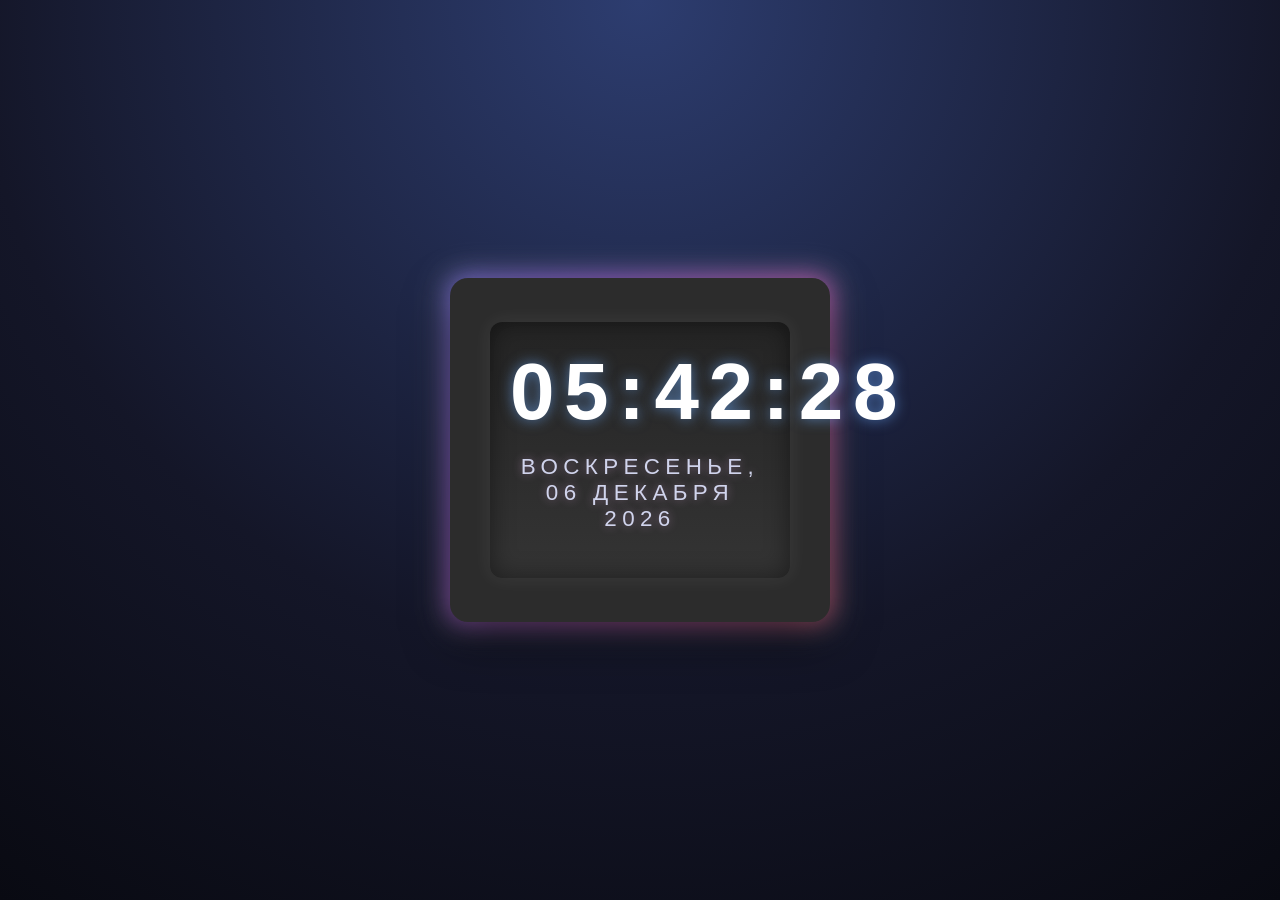
==== index.html @ 2d992e66 "Refine digital clock styling" ====
<!DOCTYPE html>
<html lang="ru">
<head>
  <meta charset="UTF-8">
  <meta name="viewport" content="width=device-width, initial-scale=1.0">
  <title>Электронные часы</title>
  <style>
    *, *::before, *::after {
      box-sizing: border-box;
    }

    body {
      margin: 0;
      min-height: 100vh;
      display: flex;
      align-items: center;
      justify-content: center;
      font-family: 'Segoe UI', Tahoma, Geneva, Verdana, sans-serif;
      background: radial-gradient(circle at top, #2d3d70 0%, #141628 60%, #090a12 100%);
      color: #f5f7ff;
    }

    /* From Uiverse.io by Na3ar-17 */
    .clock-card {
      border: none;
      outline: none;
      background-color: #2c2c2c;
      width: min(90vw, 380px);
      padding: 2.75rem 2.5rem;
      color: #fff;
      border-radius: 18px;
      display: flex;
      flex-direction: column;
      justify-content: center;
      align-items: center;
      position: relative;
      box-shadow: 0 18px 45px rgba(0, 0, 0, 0.55);
      transition: transform 0.3s ease, box-shadow 0.3s ease;
    }

    .clock-card::before {
      content: "";
      position: absolute;
      inset: -10px;
      background: rgba(255, 255, 255, 0.14);
      border-radius: inherit;
      z-index: -1;
      filter: blur(16px);
      transition: all 0.3s ease;
    }

    .clock-card:hover {
      transform: translateY(-6px);
      box-shadow: 0 25px 55px rgba(0, 0, 0, 0.6);
    }

    .clock-card:hover::before {
      filter: blur(10px);
    }

    .gradient-container {
      position: absolute;
      inset: 0;
      border-radius: inherit;
      overflow: hidden;
      z-index: -2;
      filter: blur(12px);
      transition: all 0.3s ease;
    }

    .gradient {
      position: absolute;
      inset: -20%;
      border-radius: inherit;
      background-image: linear-gradient(
        120deg,
        hsla(226, 81%, 64%, 0.95),
        hsla(271, 81%, 64%, 0.9),
        hsla(316, 81%, 64%, 0.85),
        hsla(1, 81%, 64%, 0.9),
        hsla(46, 81%, 64%, 0.88),
        hsla(91, 81%, 64%, 0.9),
        hsla(136, 81%, 64%, 0.88),
        hsla(181, 81%, 64%, 0.9)
      );
      background-size: 220% 220%;
      animation: gradient-move 12s ease-in-out infinite alternate;
      filter: blur(26px);
    }

    .clock-card:hover .gradient-container {
      filter: blur(18px);
    }

    .clock-surface {
      width: 100%;
      border-radius: 12px;
      background-color: rgba(36, 36, 36, 0.8);
      background-image: linear-gradient(
        180deg,
        rgba(36, 36, 36, 0.9) 0%,
        rgba(55, 55, 55, 0.85) 100%
      );
      padding: 1.5rem 1.25rem;
      text-align: center;
      box-shadow: inset 0 0 25px rgba(0, 0, 0, 0.45), 0 0 20px rgba(255, 255, 255, 0.08);
    }

    .time {
      margin: 0;
      font-size: clamp(3rem, 9vw, 5rem);
      letter-spacing: 0.12em;
      font-weight: 600;
      text-shadow: 0 0 14px rgba(110, 173, 255, 0.6);
    }

    .date {
      margin-top: 1rem;
      font-size: clamp(1rem, 3vw, 1.4rem);
      letter-spacing: 0.24em;
      text-transform: uppercase;
      font-weight: 400;
      color: rgba(224, 228, 255, 0.9);
      text-shadow: 0 0 10px rgba(255, 188, 255, 0.4);
    }

    @keyframes gradient-move {
      0% {
        background-position: 0% 50%;
      }
      50% {
        background-position: 100% 50%;
      }
      100% {
        background-position: 0% 50%;
      }
    }
  </style>
</head>
<body>
  <div class="clock-card">
    <div class="gradient-container">
      <div class="gradient"></div>
    </div>
    <div class="clock-surface">
      <p class="time" id="time">00:00:00</p>
      <p class="date" id="date">01 января 1970</p>
    </div>
  </div>

  <script>
    const timeElement = document.getElementById('time');
    const dateElement = document.getElementById('date');

    const monthNames = [
      'января', 'февраля', 'марта', 'апреля', 'мая', 'июня',
      'июля', 'августа', 'сентября', 'октября', 'ноября', 'декабря'
    ];

    const weekdayNames = [
      'воскресенье', 'понедельник', 'вторник', 'среда', 'четверг', 'пятница', 'суббота'
    ];

    function pad(value) {
      return value.toString().padStart(2, '0');
    }

    function updateClock() {
      const now = new Date();
      const hours = pad(now.getHours());
      const minutes = pad(now.getMinutes());
      const seconds = pad(now.getSeconds());

      timeElement.textContent = `${hours}:${minutes}:${seconds}`;

      const day = now.getDate();
      const month = monthNames[now.getMonth()];
      const year = now.getFullYear();
      const weekday = weekdayNames[now.getDay()];

      dateElement.textContent = `${weekday}, ${pad(day)} ${month} ${year}`;
    }

    updateClock();
    setInterval(updateClock, 1000);
  </script>
</body>
</html>
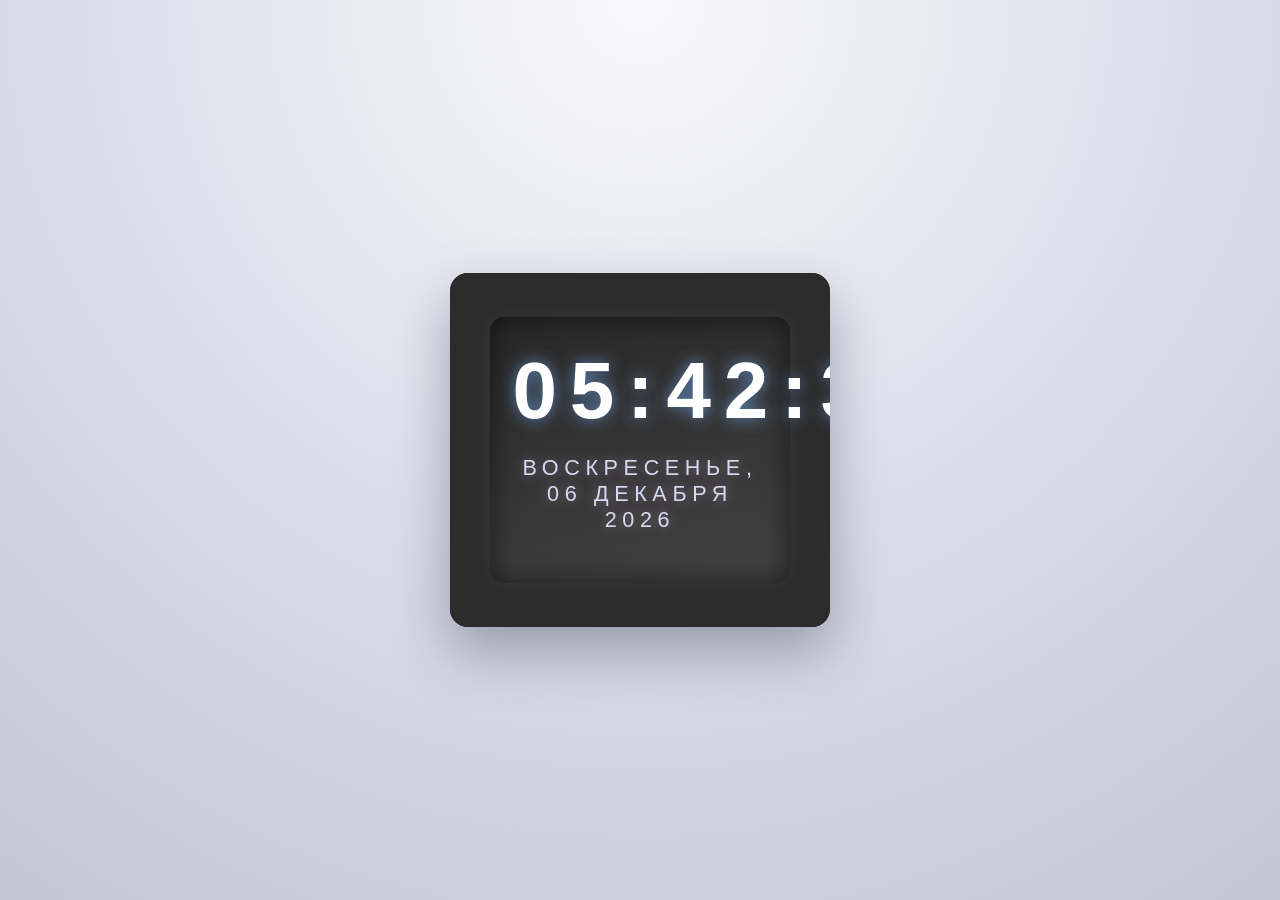
==== commit 16da4254: "Match clock glow to rectangular card" ====
--- a/index.html
+++ b/index.html
@@ -16,7 +16,7 @@
       align-items: center;
       justify-content: center;
       font-family: 'Segoe UI', Tahoma, Geneva, Verdana, sans-serif;
-      background: radial-gradient(circle at top, #2d3d70 0%, #141628 60%, #090a12 100%);
+      background: radial-gradient(circle at top, #f9f9fc 0%, #d8dbe8 55%, #c2c7d6 100%);
       color: #f5f7ff;
     }
 
@@ -34,114 +34,91 @@
       justify-content: center;
       align-items: center;
       position: relative;
-      box-shadow: 0 18px 45px rgba(0, 0, 0, 0.55);
-      transition: transform 0.3s ease, box-shadow 0.3s ease;
+      box-shadow: 0 24px 55px rgba(28, 34, 56, 0.35);
+      transition: transform 0.35s ease, box-shadow 0.35s ease;
+      overflow: hidden;
     }
 
     .clock-card::before {
       content: "";
       position: absolute;
-      inset: -10px;
-      background: rgba(255, 255, 255, 0.14);
+      inset: -14px;
+      border-radius: calc(18px + 14px);
+      background: linear-gradient(
+        90deg,
+        rgba(101, 139, 255, 0.82),
+        rgba(171, 109, 255, 0.82),
+        rgba(255, 108, 190, 0.82),
+        rgba(255, 119, 119, 0.82),
+        rgba(255, 194, 102, 0.82),
+        rgba(150, 241, 135, 0.82)
+      );
+      filter: blur(22px);
+      z-index: -2;
+      opacity: 1;
+      animation: glow-shift 12s ease-in-out infinite alternate;
+    }
+
+    .clock-card::after {
+      content: "";
+      position: absolute;
+      inset: 0;
       border-radius: inherit;
+      background: rgba(43, 43, 43, 0.92);
+      box-shadow: inset 0 0 30px rgba(0, 0, 0, 0.45);
       z-index: -1;
-      filter: blur(16px);
-      transition: all 0.3s ease;
     }
 
     .clock-card:hover {
       transform: translateY(-6px);
-      box-shadow: 0 25px 55px rgba(0, 0, 0, 0.6);
-    }
-
-    .clock-card:hover::before {
-      filter: blur(10px);
-    }
-
-    .gradient-container {
-      position: absolute;
-      inset: 0;
-      border-radius: inherit;
-      overflow: hidden;
-      z-index: -2;
-      filter: blur(12px);
-      transition: all 0.3s ease;
-    }
-
-    .gradient {
-      position: absolute;
-      inset: -20%;
-      border-radius: inherit;
-      background-image: linear-gradient(
-        120deg,
-        hsla(226, 81%, 64%, 0.95),
-        hsla(271, 81%, 64%, 0.9),
-        hsla(316, 81%, 64%, 0.85),
-        hsla(1, 81%, 64%, 0.9),
-        hsla(46, 81%, 64%, 0.88),
-        hsla(91, 81%, 64%, 0.9),
-        hsla(136, 81%, 64%, 0.88),
-        hsla(181, 81%, 64%, 0.9)
-      );
-      background-size: 220% 220%;
-      animation: gradient-move 12s ease-in-out infinite alternate;
-      filter: blur(26px);
-    }
-
-    .clock-card:hover .gradient-container {
-      filter: blur(18px);
+      box-shadow: 0 28px 70px rgba(28, 34, 56, 0.4);
     }
 
     .clock-surface {
       width: 100%;
-      border-radius: 12px;
-      background-color: rgba(36, 36, 36, 0.8);
-      background-image: linear-gradient(
-        180deg,
-        rgba(36, 36, 36, 0.9) 0%,
-        rgba(55, 55, 55, 0.85) 100%
-      );
-      padding: 1.5rem 1.25rem;
+      border-radius: 14px;
+      background: linear-gradient(165deg, rgba(40, 40, 40, 0.95), rgba(70, 70, 70, 0.85));
+      padding: 1.75rem 1.4rem;
       text-align: center;
-      box-shadow: inset 0 0 25px rgba(0, 0, 0, 0.45), 0 0 20px rgba(255, 255, 255, 0.08);
+      box-shadow: inset 0 0 28px rgba(0, 0, 0, 0.55), 0 0 18px rgba(255, 255, 255, 0.06);
     }
 
     .time {
       margin: 0;
       font-size: clamp(3rem, 9vw, 5rem);
-      letter-spacing: 0.12em;
+      letter-spacing: 0.16em;
       font-weight: 600;
-      text-shadow: 0 0 14px rgba(110, 173, 255, 0.6);
+      text-shadow: 0 0 16px rgba(118, 178, 255, 0.65);
     }
 
     .date {
-      margin-top: 1rem;
-      font-size: clamp(1rem, 3vw, 1.4rem);
-      letter-spacing: 0.24em;
+      margin-top: 1.1rem;
+      font-size: clamp(1rem, 3vw, 1.35rem);
+      letter-spacing: 0.26em;
       text-transform: uppercase;
       font-weight: 400;
-      color: rgba(224, 228, 255, 0.9);
-      text-shadow: 0 0 10px rgba(255, 188, 255, 0.4);
+      color: rgba(226, 230, 255, 0.92);
+      text-shadow: 0 0 12px rgba(255, 203, 255, 0.42);
     }
 
-    @keyframes gradient-move {
+    @keyframes glow-shift {
       0% {
-        background-position: 0% 50%;
+        filter: blur(22px);
+        transform: translate3d(0, 0, 0);
       }
       50% {
-        background-position: 100% 50%;
+        filter: blur(24px);
+        transform: translate3d(2px, -3px, 0);
       }
       100% {
-        background-position: 0% 50%;
+        filter: blur(22px);
+        transform: translate3d(-2px, 3px, 0);
       }
     }
   </style>
 </head>
 <body>
   <div class="clock-card">
-    <div class="gradient-container">
-      <div class="gradient"></div>
-    </div>
     <div class="clock-surface">
       <p class="time" id="time">00:00:00</p>
       <p class="date" id="date">01 января 1970</p>
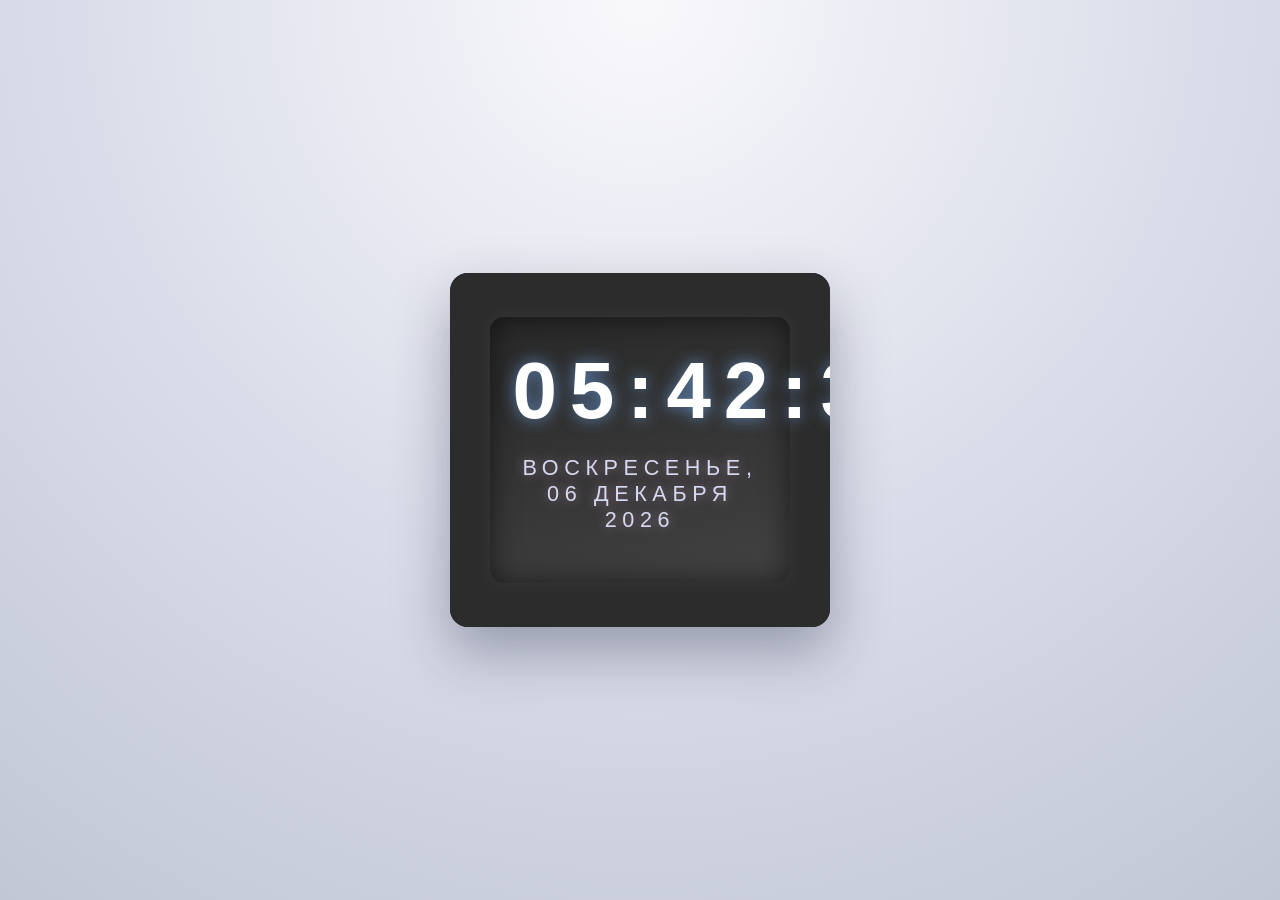
==== commit e31beb05: "Restore animated rectangular glow" ====
--- a/index.html
+++ b/index.html
@@ -42,21 +42,22 @@
     .clock-card::before {
       content: "";
       position: absolute;
-      inset: -14px;
-      border-radius: calc(18px + 14px);
+      inset: -18px;
+      border-radius: calc(18px + 18px);
       background: linear-gradient(
-        90deg,
-        rgba(101, 139, 255, 0.82),
-        rgba(171, 109, 255, 0.82),
-        rgba(255, 108, 190, 0.82),
-        rgba(255, 119, 119, 0.82),
-        rgba(255, 194, 102, 0.82),
-        rgba(150, 241, 135, 0.82)
+        120deg,
+        rgba(86, 124, 255, 0.95),
+        rgba(166, 107, 255, 0.95),
+        rgba(255, 122, 183, 0.95),
+        rgba(255, 138, 115, 0.95),
+        rgba(255, 207, 120, 0.95),
+        rgba(139, 236, 148, 0.95),
+        rgba(86, 124, 255, 0.95)
       );
-      filter: blur(22px);
+      background-size: 280% 280%;
+      filter: blur(28px);
       z-index: -2;
-      opacity: 1;
-      animation: glow-shift 12s ease-in-out infinite alternate;
+      animation: glow-flow 8s ease-in-out infinite;
     }
 
     .clock-card::after {
@@ -101,18 +102,18 @@
       text-shadow: 0 0 12px rgba(255, 203, 255, 0.42);
     }
 
-    @keyframes glow-shift {
+    @keyframes glow-flow {
       0% {
-        filter: blur(22px);
-        transform: translate3d(0, 0, 0);
+        background-position: 0% 50%;
+        transform: rotate(0deg);
       }
       50% {
-        filter: blur(24px);
-        transform: translate3d(2px, -3px, 0);
+        background-position: 100% 50%;
+        transform: rotate(180deg);
       }
       100% {
-        filter: blur(22px);
-        transform: translate3d(-2px, 3px, 0);
+        background-position: 0% 50%;
+        transform: rotate(360deg);
       }
     }
   </style>
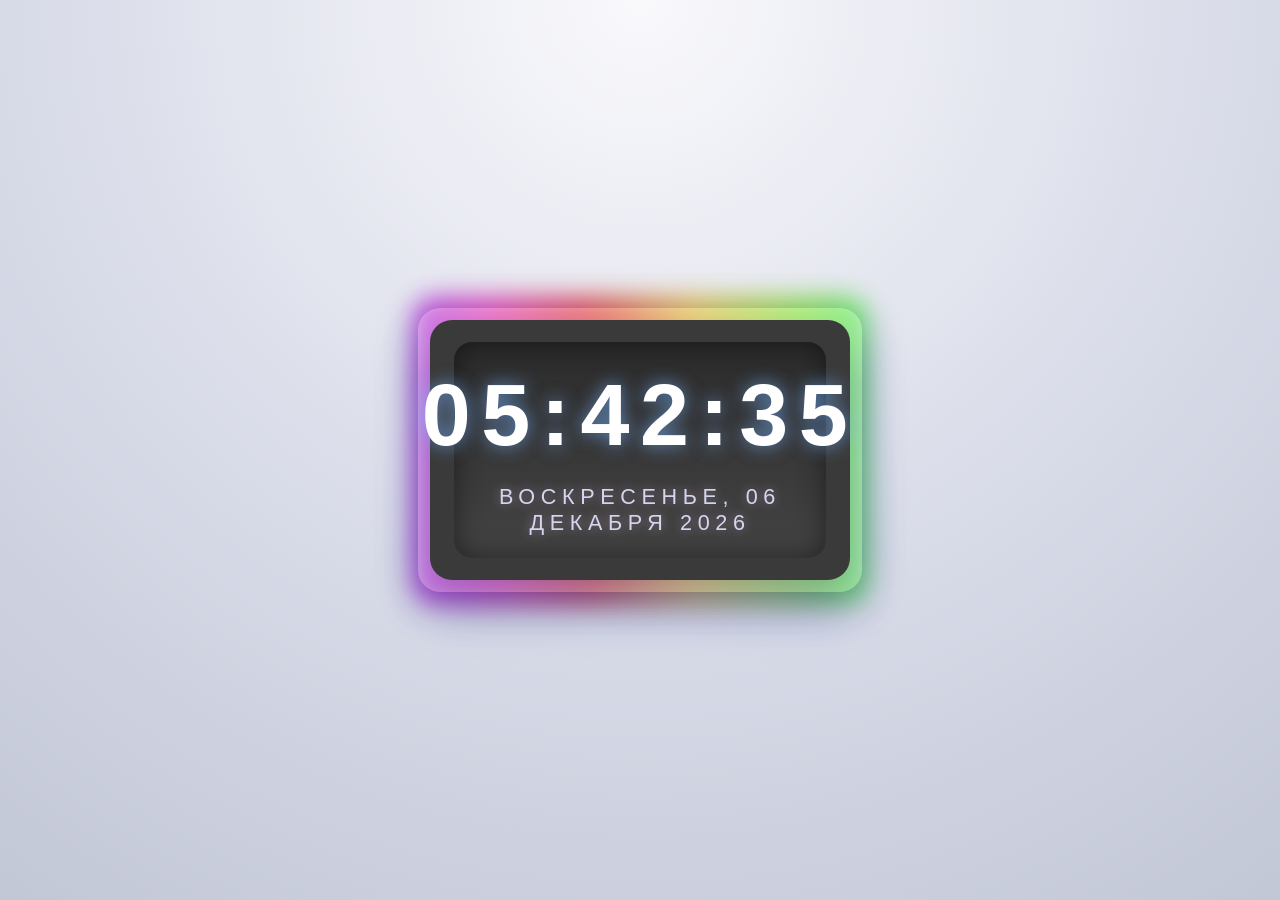
==== commit 36c0a78f: "Restyle clock card to match Uiverse glow button" ====
--- a/index.html
+++ b/index.html
@@ -1,8 +1,8 @@
 <!DOCTYPE html>
 <html lang="ru">
 <head>
-  <meta charset="UTF-8">
-  <meta name="viewport" content="width=device-width, initial-scale=1.0">
+  <meta charset="UTF-8" />
+  <meta name="viewport" content="width=device-width, initial-scale=1.0" />
   <title>Электронные часы</title>
   <style>
     *, *::before, *::after {
@@ -15,115 +15,143 @@
       display: flex;
       align-items: center;
       justify-content: center;
+      background: radial-gradient(circle at top, #f9f9fc 0%, #d8dbe8 55%, #c2c7d6 100%);
       font-family: 'Segoe UI', Tahoma, Geneva, Verdana, sans-serif;
-      background: radial-gradient(circle at top, #f9f9fc 0%, #d8dbe8 55%, #c2c7d6 100%);
-      color: #f5f7ff;
     }
 
     /* From Uiverse.io by Na3ar-17 */
-    .clock-card {
+    .clock-button {
       border: none;
       outline: none;
-      background-color: #2c2c2c;
-      width: min(90vw, 380px);
-      padding: 2.75rem 2.5rem;
+      background-color: #3a3a3a;
+      width: min(92vw, 420px);
+      height: clamp(220px, 45vw, 260px);
       color: #fff;
+      border-radius: 22px;
+      display: flex;
+      justify-content: center;
+      align-items: center;
+      cursor: default;
+      position: relative;
+      transition: transform 0.3s ease, box-shadow 0.3s ease;
+      box-shadow: 0 24px 50px rgba(31, 38, 135, 0.35);
+    }
+
+    .clock-button::before {
+      content: "";
+      position: absolute;
+      inset: -12px;
+      border-radius: inherit;
+      background: rgba(255, 255, 255, 0.18);
+      box-shadow: 0 10px 40px rgba(31, 38, 135, 0.37);
+      z-index: -1;
+      transition: all 0.3s ease;
+    }
+
+    .gradient-container {
+      position: absolute;
+      top: 50%;
+      left: 50%;
+      transform: translate(-50%, -50%);
+      width: 108%;
+      height: 118%;
+      overflow: hidden;
+      border-radius: inherit;
+      z-index: -2;
+      filter: blur(12px);
+      transition: transform 0.3s ease, filter 0.3s ease;
+    }
+
+    .gradient {
+      position: absolute;
+      top: 50%;
+      left: 50%;
+      transform: translate(-50%, -50%);
+      width: 160%;
+      height: 160%;
+      border-radius: 42%;
+      background-image: linear-gradient(
+        90deg,
+        hsl(226, 81%, 64%),
+        hsl(271, 81%, 64%),
+        hsl(316, 81%, 64%),
+        hsl(1, 81%, 64%),
+        hsl(46, 81%, 64%),
+        hsl(91, 81%, 64%),
+        hsl(136, 81%, 64%),
+        hsl(181, 81%, 64%)
+      );
+      animation: rotate 3.5s linear infinite;
+      filter: blur(12px);
+    }
+
+    .clock-label {
+      width: calc(100% - 48px);
+      height: calc(100% - 44px);
       border-radius: 18px;
+      background-color: rgba(43, 43, 43, 0.96);
+      background-image: linear-gradient(180deg, rgba(43, 43, 43, 1) 0%, rgba(68, 68, 68, 1) 100%);
       display: flex;
       flex-direction: column;
       justify-content: center;
       align-items: center;
-      position: relative;
-      box-shadow: 0 24px 55px rgba(28, 34, 56, 0.35);
-      transition: transform 0.35s ease, box-shadow 0.35s ease;
-      overflow: hidden;
-    }
-
-    .clock-card::before {
-      content: "";
-      position: absolute;
-      inset: -18px;
-      border-radius: calc(18px + 18px);
-      background: linear-gradient(
-        120deg,
-        rgba(86, 124, 255, 0.95),
-        rgba(166, 107, 255, 0.95),
-        rgba(255, 122, 183, 0.95),
-        rgba(255, 138, 115, 0.95),
-        rgba(255, 207, 120, 0.95),
-        rgba(139, 236, 148, 0.95),
-        rgba(86, 124, 255, 0.95)
-      );
-      background-size: 280% 280%;
-      filter: blur(28px);
-      z-index: -2;
-      animation: glow-flow 8s ease-in-out infinite;
-    }
-
-    .clock-card::after {
-      content: "";
-      position: absolute;
-      inset: 0;
-      border-radius: inherit;
-      background: rgba(43, 43, 43, 0.92);
-      box-shadow: inset 0 0 30px rgba(0, 0, 0, 0.45);
-      z-index: -1;
-    }
-
-    .clock-card:hover {
-      transform: translateY(-6px);
-      box-shadow: 0 28px 70px rgba(28, 34, 56, 0.4);
-    }
-
-    .clock-surface {
-      width: 100%;
-      border-radius: 14px;
-      background: linear-gradient(165deg, rgba(40, 40, 40, 0.95), rgba(70, 70, 70, 0.85));
-      padding: 1.75rem 1.4rem;
       text-align: center;
-      box-shadow: inset 0 0 28px rgba(0, 0, 0, 0.55), 0 0 18px rgba(255, 255, 255, 0.06);
+      gap: 18px;
+      box-shadow: inset 0 0 28px rgba(0, 0, 0, 0.48);
+      padding: 24px 28px;
     }
 
     .time {
       margin: 0;
-      font-size: clamp(3rem, 9vw, 5rem);
-      letter-spacing: 0.16em;
+      font-size: clamp(3.2rem, 12vw, 5.5rem);
+      letter-spacing: 0.12em;
       font-weight: 600;
-      text-shadow: 0 0 16px rgba(118, 178, 255, 0.65);
+      text-shadow: 0 0 18px rgba(118, 178, 255, 0.7);
     }
 
     .date {
-      margin-top: 1.1rem;
-      font-size: clamp(1rem, 3vw, 1.35rem);
+      margin: 0;
+      font-size: clamp(1rem, 3.2vw, 1.35rem);
       letter-spacing: 0.26em;
       text-transform: uppercase;
       font-weight: 400;
-      color: rgba(226, 230, 255, 0.92);
-      text-shadow: 0 0 12px rgba(255, 203, 255, 0.42);
+      color: rgba(226, 230, 255, 0.9);
+      text-shadow: 0 0 12px rgba(255, 203, 255, 0.45);
     }
 
-    @keyframes glow-flow {
+    .clock-button:hover {
+      transform: translateY(-8px);
+      box-shadow: 0 32px 68px rgba(31, 38, 135, 0.42);
+    }
+
+    .clock-button:hover .gradient-container {
+      transform: translate(-50%, -50%) scale(0.98);
+      filter: blur(7px);
+    }
+
+    .clock-button:hover .gradient {
+      filter: blur(7px);
+    }
+
+    @keyframes rotate {
       0% {
-        background-position: 0% 50%;
-        transform: rotate(0deg);
-      }
-      50% {
-        background-position: 100% 50%;
-        transform: rotate(180deg);
+        transform: translate(-50%, -50%) rotate(0deg);
       }
       100% {
-        background-position: 0% 50%;
-        transform: rotate(360deg);
+        transform: translate(-50%, -50%) rotate(360deg);
       }
     }
   </style>
 </head>
 <body>
-  <div class="clock-card">
-    <div class="clock-surface">
-      <p class="time" id="time">00:00:00</p>
-      <p class="date" id="date">01 января 1970</p>
-    </div>
+  <div class="clock-button" role="presentation">
+    <span class="clock-label">
+      <span class="time" id="time">00:00:00</span>
+      <span class="date" id="date">01 января 1970</span>
+    </span>
+    <span class="gradient-container" aria-hidden="true">
+      <span class="gradient"></span>
+    </span>
   </div>
 
   <script>
@@ -139,9 +167,7 @@
       'воскресенье', 'понедельник', 'вторник', 'среда', 'четверг', 'пятница', 'суббота'
     ];
 
-    function pad(value) {
-      return value.toString().padStart(2, '0');
-    }
+    const pad = (value) => value.toString().padStart(2, '0');
 
     function updateClock() {
       const now = new Date();
@@ -151,12 +177,12 @@
 
       timeElement.textContent = `${hours}:${minutes}:${seconds}`;
 
-      const day = now.getDate();
+      const day = pad(now.getDate());
       const month = monthNames[now.getMonth()];
       const year = now.getFullYear();
       const weekday = weekdayNames[now.getDay()];
 
-      dateElement.textContent = `${weekday}, ${pad(day)} ${month} ${year}`;
+      dateElement.textContent = `${weekday}, ${day} ${month} ${year}`;
     }
 
     updateClock();
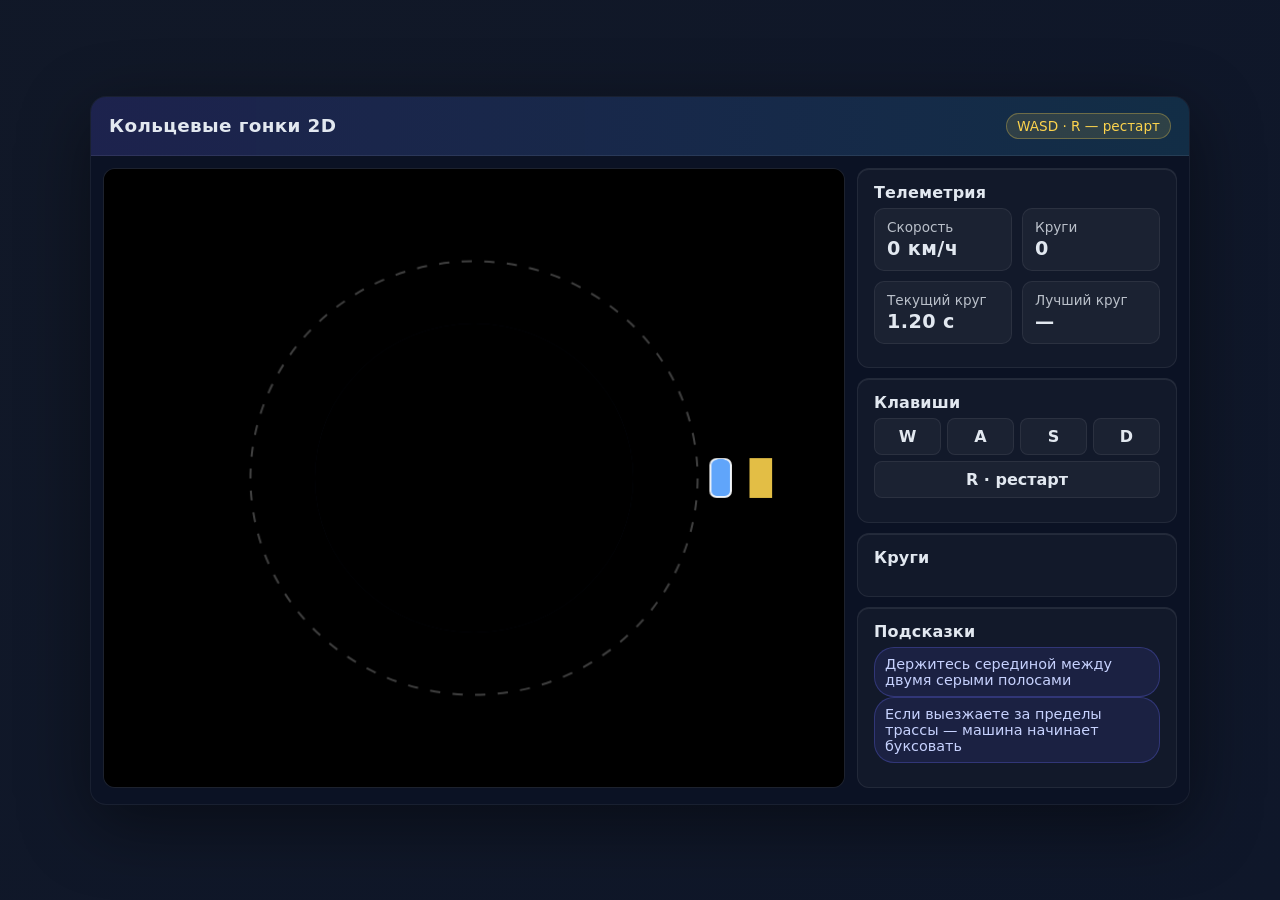
==== commit 0c0bb7e4: "Add 2D circular racing demo" ====
--- a/index.html
+++ b/index.html
@@ -3,190 +3,457 @@
 <head>
   <meta charset="UTF-8" />
   <meta name="viewport" content="width=device-width, initial-scale=1.0" />
-  <title>Электронные часы</title>
+  <title>Кольцевые гонки 2D</title>
   <style>
-    *, *::before, *::after {
+    :root {
+      --bg: #0f172a;
+      --track: #5f666f;
+      --track-inner: #444b55;
+      --grass: #1b6b34;
+      --accent: #fcd34d;
+      --text: #e2e8f0;
+    }
+
+    * {
       box-sizing: border-box;
+      margin: 0;
+      padding: 0;
+      font-family: "Inter", system-ui, -apple-system, sans-serif;
     }
 
     body {
-      margin: 0;
-      min-height: 100vh;
-      display: flex;
-      align-items: center;
-      justify-content: center;
-      background: radial-gradient(circle at top, #f9f9fc 0%, #d8dbe8 55%, #c2c7d6 100%);
-      font-family: 'Segoe UI', Tahoma, Geneva, Verdana, sans-serif;
-    }
-
-    /* From Uiverse.io by Na3ar-17 */
-    .clock-button {
-      border: none;
-      outline: none;
-      background-color: #3a3a3a;
-      width: min(92vw, 420px);
-      height: clamp(220px, 45vw, 260px);
-      color: #fff;
-      border-radius: 22px;
+      background: radial-gradient(circle at 20% 20%, #111827, var(--bg));
+      color: var(--text);
       display: flex;
       justify-content: center;
       align-items: center;
-      cursor: default;
-      position: relative;
-      transition: transform 0.3s ease, box-shadow 0.3s ease;
-      box-shadow: 0 24px 50px rgba(31, 38, 135, 0.35);
-    }
-
-    .clock-button::before {
-      content: "";
-      position: absolute;
-      inset: -12px;
-      border-radius: inherit;
-      background: rgba(255, 255, 255, 0.18);
-      box-shadow: 0 10px 40px rgba(31, 38, 135, 0.37);
-      z-index: -1;
-      transition: all 0.3s ease;
-    }
-
-    .gradient-container {
-      position: absolute;
-      top: 50%;
-      left: 50%;
-      transform: translate(-50%, -50%);
-      width: 108%;
-      height: 118%;
+      min-height: 100vh;
+      padding: 32px;
+    }
+
+    .shell {
+      width: min(1100px, 100%);
+      background: #0b1224;
+      border: 1px solid rgba(255, 255, 255, 0.06);
+      border-radius: 16px;
+      box-shadow: 0 20px 70px rgba(0, 0, 0, 0.45);
       overflow: hidden;
-      border-radius: inherit;
-      z-index: -2;
-      filter: blur(12px);
-      transition: transform 0.3s ease, filter 0.3s ease;
-    }
-
-    .gradient {
-      position: absolute;
-      top: 50%;
-      left: 50%;
-      transform: translate(-50%, -50%);
-      width: 160%;
-      height: 160%;
-      border-radius: 42%;
-      background-image: linear-gradient(
-        90deg,
-        hsl(226, 81%, 64%),
-        hsl(271, 81%, 64%),
-        hsl(316, 81%, 64%),
-        hsl(1, 81%, 64%),
-        hsl(46, 81%, 64%),
-        hsl(91, 81%, 64%),
-        hsl(136, 81%, 64%),
-        hsl(181, 81%, 64%)
-      );
-      animation: rotate 3.5s linear infinite;
-      filter: blur(12px);
-    }
-
-    .clock-label {
-      width: calc(100% - 48px);
-      height: calc(100% - 44px);
-      border-radius: 18px;
-      background-color: rgba(43, 43, 43, 0.96);
-      background-image: linear-gradient(180deg, rgba(43, 43, 43, 1) 0%, rgba(68, 68, 68, 1) 100%);
+    }
+
+    header {
       display: flex;
-      flex-direction: column;
-      justify-content: center;
+      justify-content: space-between;
       align-items: center;
+      padding: 16px 18px;
+      background: linear-gradient(90deg, rgba(99, 102, 241, 0.2), rgba(56, 189, 248, 0.16));
+      border-bottom: 1px solid rgba(255, 255, 255, 0.08);
+    }
+
+    header h1 {
+      font-size: 1.15rem;
+      letter-spacing: 0.02em;
+    }
+
+    header .tag {
+      padding: 4px 10px;
+      border-radius: 20px;
+      background: rgba(252, 211, 77, 0.12);
+      color: var(--accent);
+      font-size: 0.85rem;
+      border: 1px solid rgba(252, 211, 77, 0.3);
+    }
+
+    main {
+      display: grid;
+      grid-template-columns: 1fr 320px;
+      gap: 12px;
+      padding: 12px 12px 16px;
+    }
+
+    canvas {
+      width: 100%;
+      height: 620px;
+      background: #0a0f1c;
+      border-radius: 12px;
+      border: 1px solid rgba(255, 255, 255, 0.08);
+    }
+
+    .panel {
+      display: grid;
+      gap: 10px;
+      height: 620px;
+    }
+
+    .card {
+      background: rgba(255, 255, 255, 0.03);
+      border: 1px solid rgba(255, 255, 255, 0.07);
+      border-radius: 12px;
+      padding: 14px 16px;
+      box-shadow: inset 0 1px 0 rgba(255, 255, 255, 0.08);
+    }
+
+    .card h2 {
+      margin-bottom: 6px;
+      font-size: 1rem;
+      letter-spacing: 0.01em;
+    }
+
+    .hud {
+      display: grid;
+      grid-template-columns: repeat(2, minmax(0, 1fr));
+      gap: 10px;
+      font-variant-numeric: tabular-nums;
+    }
+
+    .stat {
+      background: rgba(255, 255, 255, 0.04);
+      border: 1px solid rgba(255, 255, 255, 0.07);
+      border-radius: 10px;
+      padding: 10px 12px;
+    }
+
+    .stat label {
+      display: block;
+      font-size: 0.85rem;
+      opacity: 0.8;
+      margin-bottom: 2px;
+    }
+
+    .stat strong {
+      font-size: 1.2rem;
+      letter-spacing: 0.02em;
+    }
+
+    .lap-list {
+      display: grid;
+      gap: 8px;
+      max-height: 180px;
+      overflow-y: auto;
+      padding-right: 6px;
+    }
+
+    .lap-item {
+      display: flex;
+      justify-content: space-between;
+      align-items: center;
+      padding: 8px 10px;
+      background: rgba(255, 255, 255, 0.03);
+      border-radius: 8px;
+      border: 1px solid rgba(255, 255, 255, 0.06);
+      font-variant-numeric: tabular-nums;
+    }
+
+    .lap-item.best {
+      border-color: rgba(252, 211, 77, 0.5);
+      box-shadow: 0 0 0 1px rgba(252, 211, 77, 0.25);
+    }
+
+    .keys {
+      display: grid;
+      grid-template-columns: repeat(4, 1fr);
+      gap: 6px;
       text-align: center;
-      gap: 18px;
-      box-shadow: inset 0 0 28px rgba(0, 0, 0, 0.48);
-      padding: 24px 28px;
-    }
-
-    .time {
-      margin: 0;
-      font-size: clamp(3.2rem, 12vw, 5.5rem);
-      letter-spacing: 0.12em;
+    }
+
+    .keys span {
+      padding: 8px 0;
+      border-radius: 8px;
+      background: rgba(255, 255, 255, 0.04);
+      border: 1px solid rgba(255, 255, 255, 0.07);
       font-weight: 600;
-      text-shadow: 0 0 18px rgba(118, 178, 255, 0.7);
-    }
-
-    .date {
-      margin: 0;
-      font-size: clamp(1rem, 3.2vw, 1.35rem);
-      letter-spacing: 0.26em;
-      text-transform: uppercase;
-      font-weight: 400;
-      color: rgba(226, 230, 255, 0.9);
-      text-shadow: 0 0 12px rgba(255, 203, 255, 0.45);
-    }
-
-    .clock-button:hover {
-      transform: translateY(-8px);
-      box-shadow: 0 32px 68px rgba(31, 38, 135, 0.42);
-    }
-
-    .clock-button:hover .gradient-container {
-      transform: translate(-50%, -50%) scale(0.98);
-      filter: blur(7px);
-    }
-
-    .clock-button:hover .gradient {
-      filter: blur(7px);
-    }
-
-    @keyframes rotate {
-      0% {
-        transform: translate(-50%, -50%) rotate(0deg);
+    }
+
+    .keys .wide {
+      grid-column: span 4;
+    }
+
+    .pill {
+      display: inline-flex;
+      align-items: center;
+      gap: 6px;
+      padding: 8px 10px;
+      border-radius: 20px;
+      background: rgba(99, 102, 241, 0.12);
+      border: 1px solid rgba(99, 102, 241, 0.3);
+      font-size: 0.9rem;
+      color: #c7d2fe;
+    }
+
+    @media (max-width: 1024px) {
+      main {
+        grid-template-columns: 1fr;
       }
-      100% {
-        transform: translate(-50%, -50%) rotate(360deg);
+
+      canvas,
+      .panel {
+        height: 440px;
       }
     }
   </style>
 </head>
 <body>
-  <div class="clock-button" role="presentation">
-    <span class="clock-label">
-      <span class="time" id="time">00:00:00</span>
-      <span class="date" id="date">01 января 1970</span>
-    </span>
-    <span class="gradient-container" aria-hidden="true">
-      <span class="gradient"></span>
-    </span>
+  <div class="shell">
+    <header>
+      <h1>Кольцевые гонки 2D</h1>
+      <span class="tag">WASD · R — рестарт</span>
+    </header>
+    <main>
+      <canvas id="track" width="720" height="620"></canvas>
+      <div class="panel">
+        <div class="card">
+          <h2>Телеметрия</h2>
+          <div class="hud">
+            <div class="stat">
+              <label>Скорость</label>
+              <strong id="speed">0 км/ч</strong>
+            </div>
+            <div class="stat">
+              <label>Круги</label>
+              <strong id="laps">0</strong>
+            </div>
+            <div class="stat">
+              <label>Текущий круг</label>
+              <strong id="currentLap">0.00 c</strong>
+            </div>
+            <div class="stat">
+              <label>Лучший круг</label>
+              <strong id="bestLap">—</strong>
+            </div>
+          </div>
+        </div>
+      <div class="card">
+        <h2>Клавиши</h2>
+        <div class="keys" aria-label="раскладка WASD">
+          <span>W</span>
+          <span>A</span>
+          <span>S</span>
+          <span>D</span>
+          <span class="wide">R · рестарт</span>
+        </div>
+      </div>
+        <div class="card">
+          <h2>Круги</h2>
+          <div id="lapList" class="lap-list" aria-live="polite"></div>
+        </div>
+        <div class="card">
+          <h2>Подсказки</h2>
+          <div class="pill">Держитесь серединой между двумя серыми полосами</div>
+          <div class="pill">Если выезжаете за пределы трассы — машина начинает буксовать</div>
+        </div>
+      </div>
+    </main>
   </div>
-
   <script>
-    const timeElement = document.getElementById('time');
-    const dateElement = document.getElementById('date');
-
-    const monthNames = [
-      'января', 'февраля', 'марта', 'апреля', 'мая', 'июня',
-      'июля', 'августа', 'сентября', 'октября', 'ноября', 'декабря'
-    ];
-
-    const weekdayNames = [
-      'воскресенье', 'понедельник', 'вторник', 'среда', 'четверг', 'пятница', 'суббота'
-    ];
-
-    const pad = (value) => value.toString().padStart(2, '0');
-
-    function updateClock() {
-      const now = new Date();
-      const hours = pad(now.getHours());
-      const minutes = pad(now.getMinutes());
-      const seconds = pad(now.getSeconds());
-
-      timeElement.textContent = `${hours}:${minutes}:${seconds}`;
-
-      const day = pad(now.getDate());
-      const month = monthNames[now.getMonth()];
-      const year = now.getFullYear();
-      const weekday = weekdayNames[now.getDay()];
-
-      dateElement.textContent = `${weekday}, ${day} ${month} ${year}`;
-    }
-
-    updateClock();
-    setInterval(updateClock, 1000);
+    const canvas = document.getElementById("track");
+    const ctx = canvas.getContext("2d");
+
+    const ui = {
+      speed: document.getElementById("speed"),
+      laps: document.getElementById("laps"),
+      best: document.getElementById("bestLap"),
+      current: document.getElementById("currentLap"),
+      lapList: document.getElementById("lapList"),
+    };
+
+    const keys = new Set();
+    const state = {
+      center: { x: canvas.width / 2, y: canvas.height / 2 },
+      outerRadius: 280,
+      innerRadius: 155,
+      startZone: 0.28,
+      car: {
+        x: 0,
+        y: 0,
+        angle: -Math.PI / 2,
+        speed: 0,
+      },
+      lapStartTime: performance.now(),
+      lastAngle: 0,
+      laps: [],
+      offTrack: false,
+    };
+
+    function resetCar() {
+      state.car.x = state.center.x + (state.outerRadius - 40);
+      state.car.y = state.center.y;
+      state.car.angle = -Math.PI / 2;
+      state.car.speed = 0;
+      state.lapStartTime = performance.now();
+      state.lastAngle = Math.atan2(state.car.y - state.center.y, state.car.x - state.center.x);
+      state.offTrack = false;
+    }
+
+    function formatTime(ms) {
+      return (ms / 1000).toFixed(2) + " c";
+    }
+
+    function renderLaps() {
+      ui.lapList.innerHTML = "";
+      const best = state.laps.length ? Math.min(...state.laps) : null;
+      state.laps.forEach((lap, i) => {
+        const item = document.createElement("div");
+        item.className = "lap-item" + (lap === best ? " best" : "");
+        item.innerHTML = `<span>#${i + 1}</span><strong>${formatTime(lap)}</strong>`;
+        ui.lapList.appendChild(item);
+      });
+      ui.laps.textContent = state.laps.length;
+      ui.best.textContent = best ? formatTime(best) : "—";
+    }
+
+    function drawTrack() {
+      ctx.clearRect(0, 0, canvas.width, canvas.height);
+
+      // Grass
+      ctx.fillStyle = "var(--grass)";
+      ctx.fillRect(0, 0, canvas.width, canvas.height);
+
+      // Outer track ring
+      ctx.beginPath();
+      ctx.arc(state.center.x, state.center.y, state.outerRadius, 0, Math.PI * 2);
+      ctx.fillStyle = "var(--track)";
+      ctx.fill();
+
+      // Inner cut-out
+      ctx.globalCompositeOperation = "destination-out";
+      ctx.beginPath();
+      ctx.arc(state.center.x, state.center.y, state.innerRadius, 0, Math.PI * 2);
+      ctx.fill();
+      ctx.globalCompositeOperation = "source-over";
+
+      // Inner dark ring
+      ctx.beginPath();
+      ctx.arc(state.center.x, state.center.y, state.innerRadius, 0, Math.PI * 2);
+      ctx.fillStyle = "var(--track-inner)";
+      ctx.fill();
+
+      // Start/finish line
+      ctx.save();
+      ctx.translate(state.center.x, state.center.y);
+      ctx.rotate(0);
+      ctx.fillStyle = "rgba(252, 211, 77, 0.9)";
+      ctx.fillRect(state.outerRadius - 12, -20, 22, 40);
+      ctx.restore();
+
+      // Direction markers
+      ctx.save();
+      ctx.translate(state.center.x, state.center.y);
+      ctx.strokeStyle = "rgba(255,255,255,0.25)";
+      ctx.lineWidth = 2;
+      ctx.setLineDash([10, 12]);
+      ctx.beginPath();
+      ctx.arc(0, 0, (state.outerRadius + state.innerRadius) / 2, -0.2, Math.PI * 2 - 0.2);
+      ctx.stroke();
+      ctx.restore();
+    }
+
+    function drawCar() {
+      const { x, y, angle } = state.car;
+      const width = 38;
+      const height = 20;
+
+      ctx.save();
+      ctx.translate(x, y);
+      ctx.rotate(angle);
+
+      ctx.fillStyle = state.offTrack ? "#f87171" : "#60a5fa";
+      ctx.strokeStyle = "rgba(255,255,255,0.9)";
+      ctx.lineWidth = 2;
+      ctx.beginPath();
+      ctx.roundRect(-width / 2, -height / 2, width, height, 6);
+      ctx.fill();
+      ctx.stroke();
+
+      // Nose
+      ctx.fillStyle = "var(--accent)";
+      ctx.beginPath();
+      ctx.roundRect(width / 2 - 10, -height / 4, 10, height / 2, 3);
+      ctx.fill();
+
+      ctx.restore();
+    }
+
+    function updateUI(delta) {
+      const kmh = Math.abs(state.car.speed) * 60 * 3.6;
+      ui.speed.textContent = `${kmh.toFixed(0)} км/ч`;
+      const currentLapTime = performance.now() - state.lapStartTime;
+      ui.current.textContent = formatTime(currentLapTime);
+    }
+
+    function handleLapDetection(angle, radius) {
+      const atStartLine = Math.abs(angle) < state.startZone && radius > (state.innerRadius + 20) && radius < (state.outerRadius - 10);
+      const passedLine = state.lastAngle < 0 && angle >= 0;
+      if (atStartLine && passedLine && !state.offTrack) {
+        const now = performance.now();
+        const lapTime = now - state.lapStartTime;
+        if (lapTime > 1500) { // ignore immediate restarts
+          state.laps.push(lapTime);
+          renderLaps();
+        }
+        state.lapStartTime = now;
+      }
+      state.lastAngle = angle;
+    }
+
+    function update(dt) {
+      const accel = 0.0018;
+      const maxSpeed = 0.45;
+      const drag = 0.993;
+
+      if (keys.has("w")) state.car.speed += accel * dt;
+      if (keys.has("s")) state.car.speed -= accel * dt * 0.8;
+
+      state.car.speed *= drag;
+      state.car.speed = Math.max(-maxSpeed, Math.min(maxSpeed, state.car.speed));
+
+      if (Math.abs(state.car.speed) > 0.001) {
+        const turnRate = 0.0024 * dt * Math.sign(state.car.speed);
+        if (keys.has("a")) state.car.angle -= turnRate;
+        if (keys.has("d")) state.car.angle += turnRate;
+      }
+
+      state.car.x += Math.cos(state.car.angle) * state.car.speed * dt * 60;
+      state.car.y += Math.sin(state.car.angle) * state.car.speed * dt * 60;
+
+      const dx = state.car.x - state.center.x;
+      const dy = state.car.y - state.center.y;
+      const radius = Math.hypot(dx, dy);
+      const angle = Math.atan2(dy, dx);
+
+      state.offTrack = radius > state.outerRadius || radius < state.innerRadius;
+      if (state.offTrack) {
+        state.car.speed *= 0.96;
+      }
+
+      handleLapDetection(angle, radius);
+      updateUI(dt);
+    }
+
+    function loop(time) {
+      if (!loop.last) loop.last = time;
+      const dt = time - loop.last;
+      loop.last = time;
+      update(dt);
+      drawTrack();
+      drawCar();
+      requestAnimationFrame(loop);
+    }
+
+    window.addEventListener("keydown", (e) => {
+      const key = e.key.toLowerCase();
+      if (["w", "a", "s", "d"].includes(key)) keys.add(key);
+      if (key === "r") resetCar();
+    });
+
+    window.addEventListener("keyup", (e) => {
+      const key = e.key.toLowerCase();
+      keys.delete(key);
+    });
+
+    resetCar();
+    renderLaps();
+    drawTrack();
+    drawCar();
+    requestAnimationFrame(loop);
   </script>
 </body>
 </html>
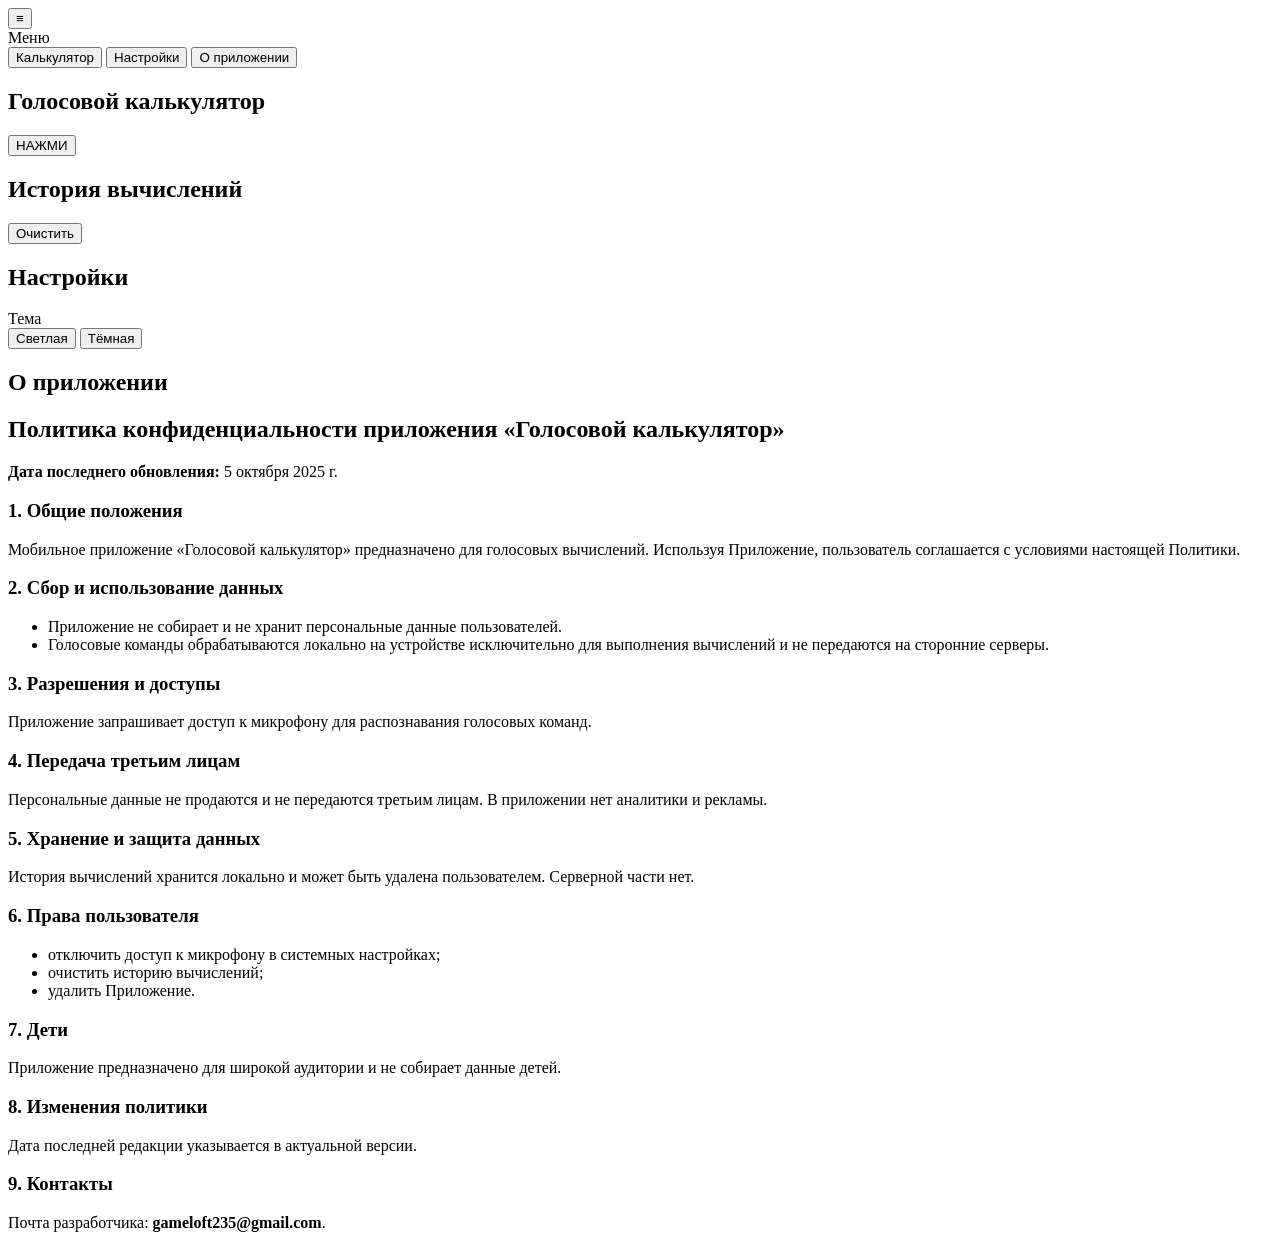
==== commit 9f976746: "Add files via upload" ====
--- a/index.html
+++ b/index.html
@@ -1,459 +1,103 @@
-<!DOCTYPE html>
-<html lang="ru">
-<head>
-  <meta charset="UTF-8" />
-  <meta name="viewport" content="width=device-width, initial-scale=1.0" />
-  <title>Кольцевые гонки 2D</title>
-  <style>
-    :root {
-      --bg: #0f172a;
-      --track: #5f666f;
-      --track-inner: #444b55;
-      --grass: #1b6b34;
-      --accent: #fcd34d;
-      --text: #e2e8f0;
-    }
-
-    * {
-      box-sizing: border-box;
-      margin: 0;
-      padding: 0;
-      font-family: "Inter", system-ui, -apple-system, sans-serif;
-    }
-
-    body {
-      background: radial-gradient(circle at 20% 20%, #111827, var(--bg));
-      color: var(--text);
-      display: flex;
-      justify-content: center;
-      align-items: center;
-      min-height: 100vh;
-      padding: 32px;
-    }
-
-    .shell {
-      width: min(1100px, 100%);
-      background: #0b1224;
-      border: 1px solid rgba(255, 255, 255, 0.06);
-      border-radius: 16px;
-      box-shadow: 0 20px 70px rgba(0, 0, 0, 0.45);
-      overflow: hidden;
-    }
-
-    header {
-      display: flex;
-      justify-content: space-between;
-      align-items: center;
-      padding: 16px 18px;
-      background: linear-gradient(90deg, rgba(99, 102, 241, 0.2), rgba(56, 189, 248, 0.16));
-      border-bottom: 1px solid rgba(255, 255, 255, 0.08);
-    }
-
-    header h1 {
-      font-size: 1.15rem;
-      letter-spacing: 0.02em;
-    }
-
-    header .tag {
-      padding: 4px 10px;
-      border-radius: 20px;
-      background: rgba(252, 211, 77, 0.12);
-      color: var(--accent);
-      font-size: 0.85rem;
-      border: 1px solid rgba(252, 211, 77, 0.3);
-    }
-
-    main {
-      display: grid;
-      grid-template-columns: 1fr 320px;
-      gap: 12px;
-      padding: 12px 12px 16px;
-    }
-
-    canvas {
-      width: 100%;
-      height: 620px;
-      background: #0a0f1c;
-      border-radius: 12px;
-      border: 1px solid rgba(255, 255, 255, 0.08);
-    }
-
-    .panel {
-      display: grid;
-      gap: 10px;
-      height: 620px;
-    }
-
-    .card {
-      background: rgba(255, 255, 255, 0.03);
-      border: 1px solid rgba(255, 255, 255, 0.07);
-      border-radius: 12px;
-      padding: 14px 16px;
-      box-shadow: inset 0 1px 0 rgba(255, 255, 255, 0.08);
-    }
-
-    .card h2 {
-      margin-bottom: 6px;
-      font-size: 1rem;
-      letter-spacing: 0.01em;
-    }
-
-    .hud {
-      display: grid;
-      grid-template-columns: repeat(2, minmax(0, 1fr));
-      gap: 10px;
-      font-variant-numeric: tabular-nums;
-    }
-
-    .stat {
-      background: rgba(255, 255, 255, 0.04);
-      border: 1px solid rgba(255, 255, 255, 0.07);
-      border-radius: 10px;
-      padding: 10px 12px;
-    }
-
-    .stat label {
-      display: block;
-      font-size: 0.85rem;
-      opacity: 0.8;
-      margin-bottom: 2px;
-    }
-
-    .stat strong {
-      font-size: 1.2rem;
-      letter-spacing: 0.02em;
-    }
-
-    .lap-list {
-      display: grid;
-      gap: 8px;
-      max-height: 180px;
-      overflow-y: auto;
-      padding-right: 6px;
-    }
-
-    .lap-item {
-      display: flex;
-      justify-content: space-between;
-      align-items: center;
-      padding: 8px 10px;
-      background: rgba(255, 255, 255, 0.03);
-      border-radius: 8px;
-      border: 1px solid rgba(255, 255, 255, 0.06);
-      font-variant-numeric: tabular-nums;
-    }
-
-    .lap-item.best {
-      border-color: rgba(252, 211, 77, 0.5);
-      box-shadow: 0 0 0 1px rgba(252, 211, 77, 0.25);
-    }
-
-    .keys {
-      display: grid;
-      grid-template-columns: repeat(4, 1fr);
-      gap: 6px;
-      text-align: center;
-    }
-
-    .keys span {
-      padding: 8px 0;
-      border-radius: 8px;
-      background: rgba(255, 255, 255, 0.04);
-      border: 1px solid rgba(255, 255, 255, 0.07);
-      font-weight: 600;
-    }
-
-    .keys .wide {
-      grid-column: span 4;
-    }
-
-    .pill {
-      display: inline-flex;
-      align-items: center;
-      gap: 6px;
-      padding: 8px 10px;
-      border-radius: 20px;
-      background: rgba(99, 102, 241, 0.12);
-      border: 1px solid rgba(99, 102, 241, 0.3);
-      font-size: 0.9rem;
-      color: #c7d2fe;
-    }
-
-    @media (max-width: 1024px) {
-      main {
-        grid-template-columns: 1fr;
-      }
-
-      canvas,
-      .panel {
-        height: 440px;
-      }
-    }
-  </style>
-</head>
-<body>
-  <div class="shell">
-    <header>
-      <h1>Кольцевые гонки 2D</h1>
-      <span class="tag">WASD · R — рестарт</span>
-    </header>
-    <main>
-      <canvas id="track" width="720" height="620"></canvas>
-      <div class="panel">
-        <div class="card">
-          <h2>Телеметрия</h2>
-          <div class="hud">
-            <div class="stat">
-              <label>Скорость</label>
-              <strong id="speed">0 км/ч</strong>
-            </div>
-            <div class="stat">
-              <label>Круги</label>
-              <strong id="laps">0</strong>
-            </div>
-            <div class="stat">
-              <label>Текущий круг</label>
-              <strong id="currentLap">0.00 c</strong>
-            </div>
-            <div class="stat">
-              <label>Лучший круг</label>
-              <strong id="bestLap">—</strong>
-            </div>
-          </div>
-        </div>
-      <div class="card">
-        <h2>Клавиши</h2>
-        <div class="keys" aria-label="раскладка WASD">
-          <span>W</span>
-          <span>A</span>
-          <span>S</span>
-          <span>D</span>
-          <span class="wide">R · рестарт</span>
-        </div>
-      </div>
-        <div class="card">
-          <h2>Круги</h2>
-          <div id="lapList" class="lap-list" aria-live="polite"></div>
-        </div>
-        <div class="card">
-          <h2>Подсказки</h2>
-          <div class="pill">Держитесь серединой между двумя серыми полосами</div>
-          <div class="pill">Если выезжаете за пределы трассы — машина начинает буксовать</div>
-        </div>
-      </div>
-    </main>
-  </div>
-  <script>
-    const canvas = document.getElementById("track");
-    const ctx = canvas.getContext("2d");
-
-    const ui = {
-      speed: document.getElementById("speed"),
-      laps: document.getElementById("laps"),
-      best: document.getElementById("bestLap"),
-      current: document.getElementById("currentLap"),
-      lapList: document.getElementById("lapList"),
-    };
-
-    const keys = new Set();
-    const state = {
-      center: { x: canvas.width / 2, y: canvas.height / 2 },
-      outerRadius: 280,
-      innerRadius: 155,
-      startZone: 0.28,
-      car: {
-        x: 0,
-        y: 0,
-        angle: -Math.PI / 2,
-        speed: 0,
-      },
-      lapStartTime: performance.now(),
-      lastAngle: 0,
-      laps: [],
-      offTrack: false,
-    };
-
-    function resetCar() {
-      state.car.x = state.center.x + (state.outerRadius - 40);
-      state.car.y = state.center.y;
-      state.car.angle = -Math.PI / 2;
-      state.car.speed = 0;
-      state.lapStartTime = performance.now();
-      state.lastAngle = Math.atan2(state.car.y - state.center.y, state.car.x - state.center.x);
-      state.offTrack = false;
-    }
-
-    function formatTime(ms) {
-      return (ms / 1000).toFixed(2) + " c";
-    }
-
-    function renderLaps() {
-      ui.lapList.innerHTML = "";
-      const best = state.laps.length ? Math.min(...state.laps) : null;
-      state.laps.forEach((lap, i) => {
-        const item = document.createElement("div");
-        item.className = "lap-item" + (lap === best ? " best" : "");
-        item.innerHTML = `<span>#${i + 1}</span><strong>${formatTime(lap)}</strong>`;
-        ui.lapList.appendChild(item);
-      });
-      ui.laps.textContent = state.laps.length;
-      ui.best.textContent = best ? formatTime(best) : "—";
-    }
-
-    function drawTrack() {
-      ctx.clearRect(0, 0, canvas.width, canvas.height);
-
-      // Grass
-      ctx.fillStyle = "var(--grass)";
-      ctx.fillRect(0, 0, canvas.width, canvas.height);
-
-      // Outer track ring
-      ctx.beginPath();
-      ctx.arc(state.center.x, state.center.y, state.outerRadius, 0, Math.PI * 2);
-      ctx.fillStyle = "var(--track)";
-      ctx.fill();
-
-      // Inner cut-out
-      ctx.globalCompositeOperation = "destination-out";
-      ctx.beginPath();
-      ctx.arc(state.center.x, state.center.y, state.innerRadius, 0, Math.PI * 2);
-      ctx.fill();
-      ctx.globalCompositeOperation = "source-over";
-
-      // Inner dark ring
-      ctx.beginPath();
-      ctx.arc(state.center.x, state.center.y, state.innerRadius, 0, Math.PI * 2);
-      ctx.fillStyle = "var(--track-inner)";
-      ctx.fill();
-
-      // Start/finish line
-      ctx.save();
-      ctx.translate(state.center.x, state.center.y);
-      ctx.rotate(0);
-      ctx.fillStyle = "rgba(252, 211, 77, 0.9)";
-      ctx.fillRect(state.outerRadius - 12, -20, 22, 40);
-      ctx.restore();
-
-      // Direction markers
-      ctx.save();
-      ctx.translate(state.center.x, state.center.y);
-      ctx.strokeStyle = "rgba(255,255,255,0.25)";
-      ctx.lineWidth = 2;
-      ctx.setLineDash([10, 12]);
-      ctx.beginPath();
-      ctx.arc(0, 0, (state.outerRadius + state.innerRadius) / 2, -0.2, Math.PI * 2 - 0.2);
-      ctx.stroke();
-      ctx.restore();
-    }
-
-    function drawCar() {
-      const { x, y, angle } = state.car;
-      const width = 38;
-      const height = 20;
-
-      ctx.save();
-      ctx.translate(x, y);
-      ctx.rotate(angle);
-
-      ctx.fillStyle = state.offTrack ? "#f87171" : "#60a5fa";
-      ctx.strokeStyle = "rgba(255,255,255,0.9)";
-      ctx.lineWidth = 2;
-      ctx.beginPath();
-      ctx.roundRect(-width / 2, -height / 2, width, height, 6);
-      ctx.fill();
-      ctx.stroke();
-
-      // Nose
-      ctx.fillStyle = "var(--accent)";
-      ctx.beginPath();
-      ctx.roundRect(width / 2 - 10, -height / 4, 10, height / 2, 3);
-      ctx.fill();
-
-      ctx.restore();
-    }
-
-    function updateUI(delta) {
-      const kmh = Math.abs(state.car.speed) * 60 * 3.6;
-      ui.speed.textContent = `${kmh.toFixed(0)} км/ч`;
-      const currentLapTime = performance.now() - state.lapStartTime;
-      ui.current.textContent = formatTime(currentLapTime);
-    }
-
-    function handleLapDetection(angle, radius) {
-      const atStartLine = Math.abs(angle) < state.startZone && radius > (state.innerRadius + 20) && radius < (state.outerRadius - 10);
-      const passedLine = state.lastAngle < 0 && angle >= 0;
-      if (atStartLine && passedLine && !state.offTrack) {
-        const now = performance.now();
-        const lapTime = now - state.lapStartTime;
-        if (lapTime > 1500) { // ignore immediate restarts
-          state.laps.push(lapTime);
-          renderLaps();
-        }
-        state.lapStartTime = now;
-      }
-      state.lastAngle = angle;
-    }
-
-    function update(dt) {
-      const accel = 0.0018;
-      const maxSpeed = 0.45;
-      const drag = 0.993;
-
-      if (keys.has("w")) state.car.speed += accel * dt;
-      if (keys.has("s")) state.car.speed -= accel * dt * 0.8;
-
-      state.car.speed *= drag;
-      state.car.speed = Math.max(-maxSpeed, Math.min(maxSpeed, state.car.speed));
-
-      if (Math.abs(state.car.speed) > 0.001) {
-        const turnRate = 0.0024 * dt * Math.sign(state.car.speed);
-        if (keys.has("a")) state.car.angle -= turnRate;
-        if (keys.has("d")) state.car.angle += turnRate;
-      }
-
-      state.car.x += Math.cos(state.car.angle) * state.car.speed * dt * 60;
-      state.car.y += Math.sin(state.car.angle) * state.car.speed * dt * 60;
-
-      const dx = state.car.x - state.center.x;
-      const dy = state.car.y - state.center.y;
-      const radius = Math.hypot(dx, dy);
-      const angle = Math.atan2(dy, dx);
-
-      state.offTrack = radius > state.outerRadius || radius < state.innerRadius;
-      if (state.offTrack) {
-        state.car.speed *= 0.96;
-      }
-
-      handleLapDetection(angle, radius);
-      updateUI(dt);
-    }
-
-    function loop(time) {
-      if (!loop.last) loop.last = time;
-      const dt = time - loop.last;
-      loop.last = time;
-      update(dt);
-      drawTrack();
-      drawCar();
-      requestAnimationFrame(loop);
-    }
-
-    window.addEventListener("keydown", (e) => {
-      const key = e.key.toLowerCase();
-      if (["w", "a", "s", "d"].includes(key)) keys.add(key);
-      if (key === "r") resetCar();
-    });
-
-    window.addEventListener("keyup", (e) => {
-      const key = e.key.toLowerCase();
-      keys.delete(key);
-    });
-
-    resetCar();
-    renderLaps();
-    drawTrack();
-    drawCar();
-    requestAnimationFrame(loop);
-  </script>
-</body>
-</html>
+<!DOCTYPE html>
+<html lang="ru">
+<head>
+  <meta charset="UTF-8" />
+  <meta name="viewport" content="width=device-width, initial-scale=1.0, maximum-scale=1.0, user-scalable=no, viewport-fit=cover" />
+  <meta name="theme-color" content="#f0f2f5" />
+  <meta name="color-scheme" content="light dark" />
+  <meta http-equiv="Content-Security-Policy" content="default-src 'self'; connect-src 'self' https://fonts.googleapis.com https://fonts.gstatic.com; img-src 'self' data:; font-src https://fonts.gstatic.com; style-src 'self' 'unsafe-inline' https://fonts.googleapis.com; script-src 'self' 'unsafe-inline'; object-src 'none'; base-uri 'self'; form-action 'none'; frame-ancestors 'none';" />
+  <title>Голосовой калькулятор</title>
+  <link rel="icon" type="image/png" href="img/icon.png" />
+  <link rel="preconnect" href="https://fonts.googleapis.com" />
+  <link rel="preconnect" href="https://fonts.gstatic.com" crossorigin />
+  <link href="https://fonts.googleapis.com/css2?family=Inter:wght@400;600;800&display=swap" rel="stylesheet" />
+    <script src="js/theme-init.js"></script>
+    <link rel="stylesheet" href="css/app.css" />
+</head>
+<body>
+  <div id="edge"></div>
+  <button id="btnMenu" class="hamb" aria-label="Меню">≡</button>
+
+  <aside id="drawer" class="drawer" aria-hidden="true">
+    <div class="drawer-title">Меню</div>
+    <button class="navbtn" data-view="calc">Калькулятор</button>
+    <button class="navbtn" data-view="settings">Настройки</button>
+    <button class="navbtn" data-view="about">О приложении</button>
+  </aside>
+  <div id="scrim" class="scrim"></div>
+
+  <main class="screen">
+    <div class="wrap">
+      <section id="view-calc" class="view active">
+        <div class="header">
+          <h1>Голосовой калькулятор</h1>
+          <p id="status"></p>
+        </div>
+        <div id="expr"></div>
+        <div id="full"></div>
+        <div class="center">
+          <button id="btnListen" class="btn circle"><span class="title" id="btnTitle">НАЖМИ</span></button>
+        </div>
+        <div class="spacer-12"></div>
+        <div class="history-block">
+          <h2 class="history-title">История вычислений</h2>
+          <ul id="historyList" class="history-list"></ul>
+          <button id="btnClearHistory" class="history-clear">Очистить</button>
+        </div>
+      </section>
+
+      <section id="view-settings" class="view">
+        <div class="header"><h1>Настройки</h1></div>
+        <div class="about-body">
+          <div class="field">
+            <span class="label">Тема</span>
+            <div id="themeToggle" class="theme-toggle" role="group" aria-label="Тема">
+              <button type="button" data-value="light">Светлая</button>
+              <button type="button" data-value="dark">Тёмная</button>
+            </div>
+          </div>
+        </div>
+      </section>
+
+      <section id="view-about" class="view">
+        <div class="header"><h1>О приложении</h1></div>
+        <div class="about-body">
+          <article class="policy">
+            <h2>Политика конфиденциальности приложения «Голосовой калькулятор»</h2>
+            <p><b>Дата последнего обновления:</b> 5 октября 2025 г.</p>
+            <h3>1. Общие положения</h3>
+            <p>Мобильное приложение «Голосовой калькулятор» предназначено для голосовых вычислений. Используя Приложение, пользователь соглашается с условиями настоящей Политики.</p>
+            <h3>2. Сбор и использование данных</h3>
+            <ul>
+              <li>Приложение не собирает и не хранит персональные данные пользователей.</li>
+              <li>Голосовые команды обрабатываются локально на устройстве исключительно для выполнения вычислений и не передаются на сторонние серверы.</li>
+            </ul>
+            <h3>3. Разрешения и доступы</h3>
+            <p>Приложение запрашивает доступ к микрофону для распознавания голосовых команд.</p>
+            <h3>4. Передача третьим лицам</h3>
+            <p>Персональные данные не продаются и не передаются третьим лицам. В приложении нет аналитики и рекламы.</p>
+            <h3>5. Хранение и защита данных</h3>
+            <p>История вычислений хранится локально и может быть удалена пользователем. Серверной части нет.</p>
+            <h3>6. Права пользователя</h3>
+            <ul>
+              <li>отключить доступ к микрофону в системных настройках;</li>
+              <li>очистить историю вычислений;</li>
+              <li>удалить Приложение.</li>
+            </ul>
+            <h3>7. Дети</h3>
+            <p>Приложение предназначено для широкой аудитории и не собирает данные детей.</p>
+            <h3>8. Изменения политики</h3>
+            <p>Дата последней редакции указывается в актуальной версии.</p>
+            <h3>9. Контакты</h3>
+            <p>Почта разработчика: <b>gameloft235@gmail.com</b>.</p>
+          </article>
+        </div>
+      </section>
+    </div>
+  </main>
+
+  <script src="cordova.js"></script>
+  <script src="js/safe-calc.js"></script>
+    <script src="js/app.js"></script>
+</body>
+</html>
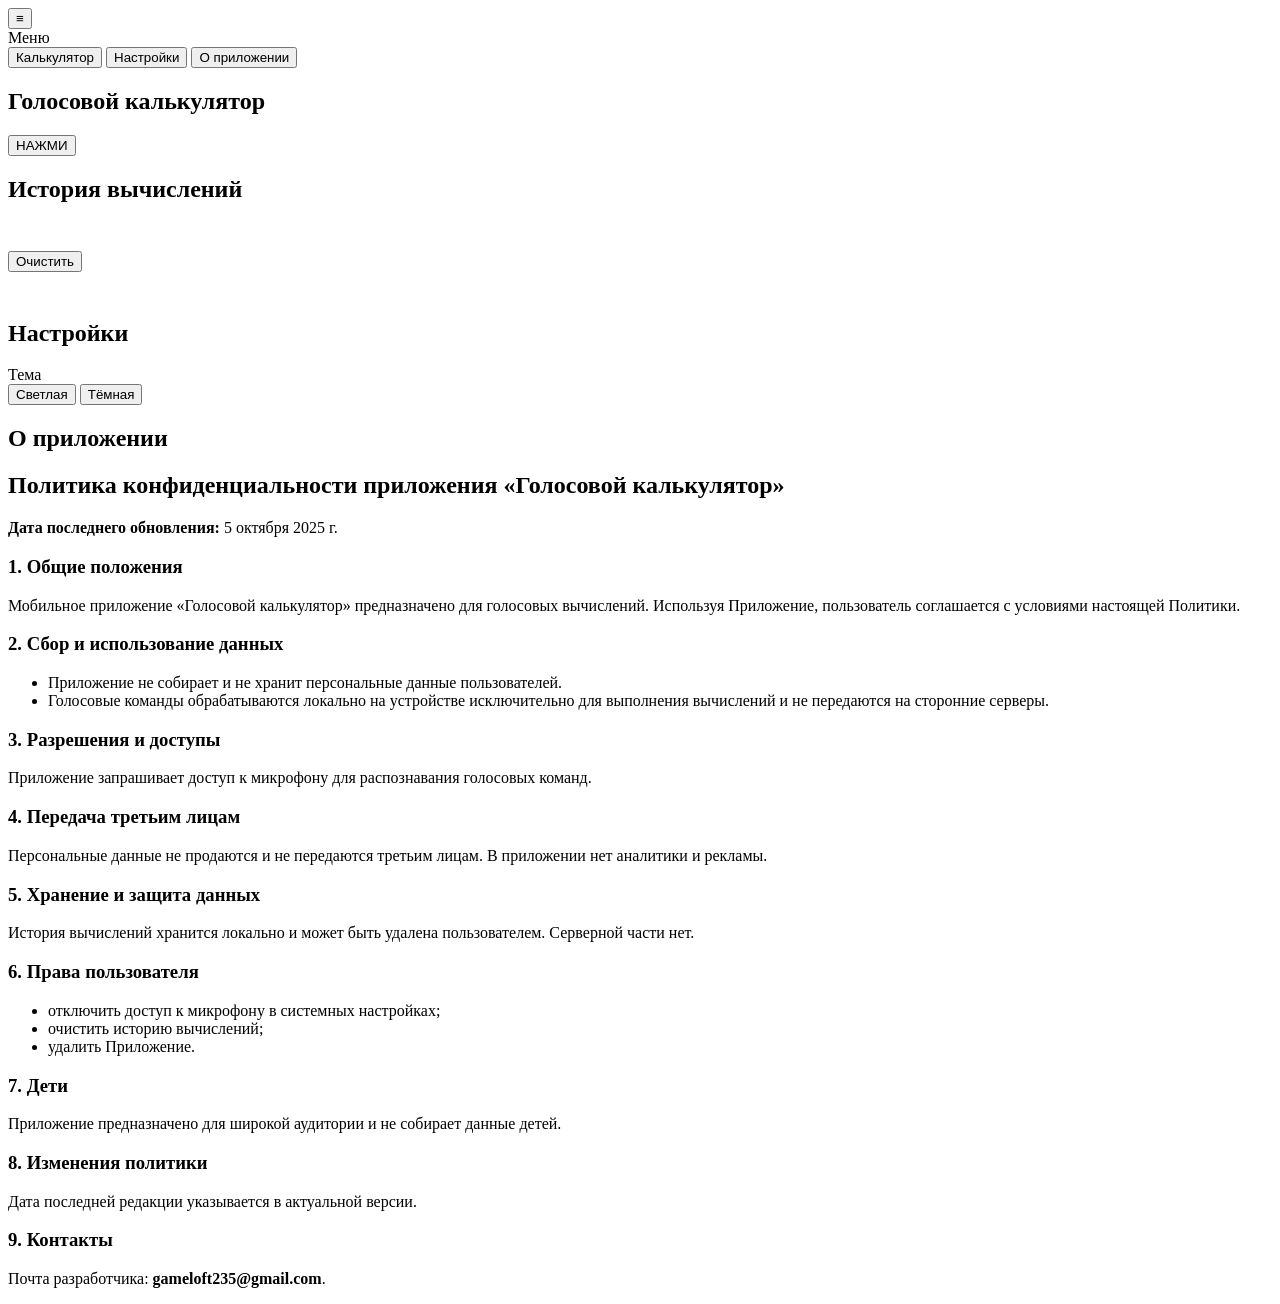
==== commit 77f0eba7: "Improve history layout and button animation" ====
--- a/index.html
+++ b/index.html
@@ -8,12 +8,46 @@
   <meta http-equiv="Content-Security-Policy" content="default-src 'self'; connect-src 'self' https://fonts.googleapis.com https://fonts.gstatic.com; img-src 'self' data:; font-src https://fonts.gstatic.com; style-src 'self' 'unsafe-inline' https://fonts.googleapis.com; script-src 'self' 'unsafe-inline'; object-src 'none'; base-uri 'self'; form-action 'none'; frame-ancestors 'none';" />
   <title>Голосовой калькулятор</title>
   <link rel="icon" type="image/png" href="img/icon.png" />
-  <link rel="preconnect" href="https://fonts.googleapis.com" />
-  <link rel="preconnect" href="https://fonts.gstatic.com" crossorigin />
-  <link href="https://fonts.googleapis.com/css2?family=Inter:wght@400;600;800&display=swap" rel="stylesheet" />
-    <script src="js/theme-init.js"></script>
-    <link rel="stylesheet" href="css/app.css" />
-</head>
+  <link rel="preconnect" href="https://fonts.googleapis.com" />
+  <link rel="preconnect" href="https://fonts.gstatic.com" crossorigin />
+  <link href="https://fonts.googleapis.com/css2?family=Inter:wght@400;600;800&display=swap" rel="stylesheet" />
+    <script src="js/theme-init.js"></script>
+    <link rel="stylesheet" href="css/app.css" />
+    <style>
+      .history-block {
+        margin-top: 18px;
+        padding-bottom: 28px;
+      }
+
+      .history-list {
+        max-height: 260px;
+        overflow-y: auto;
+        padding-bottom: 12px;
+      }
+
+      .btn.circle {
+        transition: transform 0.2s ease, box-shadow 0.2s ease;
+      }
+
+      .btn.circle.animate-press {
+        animation: pressPulse 450ms ease;
+        transform: translateY(-2px) scale(1.02);
+        box-shadow: 0 12px 28px rgba(0, 0, 0, 0.18);
+      }
+
+      @keyframes pressPulse {
+        0% {
+          box-shadow: 0 0 0 0 rgba(51, 129, 255, 0.45);
+        }
+        60% {
+          box-shadow: 0 0 0 14px rgba(51, 129, 255, 0);
+        }
+        100% {
+          box-shadow: 0 0 0 0 rgba(51, 129, 255, 0);
+        }
+      }
+    </style>
+</head>
 <body>
   <div id="edge"></div>
   <button id="btnMenu" class="hamb" aria-label="Меню">≡</button>
@@ -96,8 +130,19 @@
     </div>
   </main>
 
-  <script src="cordova.js"></script>
-  <script src="js/safe-calc.js"></script>
-    <script src="js/app.js"></script>
-</body>
-</html>
+  <script src="cordova.js"></script>
+  <script src="js/safe-calc.js"></script>
+    <script src="js/app.js"></script>
+    <script>
+      const listenButton = document.getElementById('btnListen');
+
+      if (listenButton) {
+        listenButton.addEventListener('click', () => {
+          listenButton.classList.remove('animate-press');
+          void listenButton.offsetWidth;
+          listenButton.classList.add('animate-press');
+        });
+      }
+    </script>
+</body>
+</html>
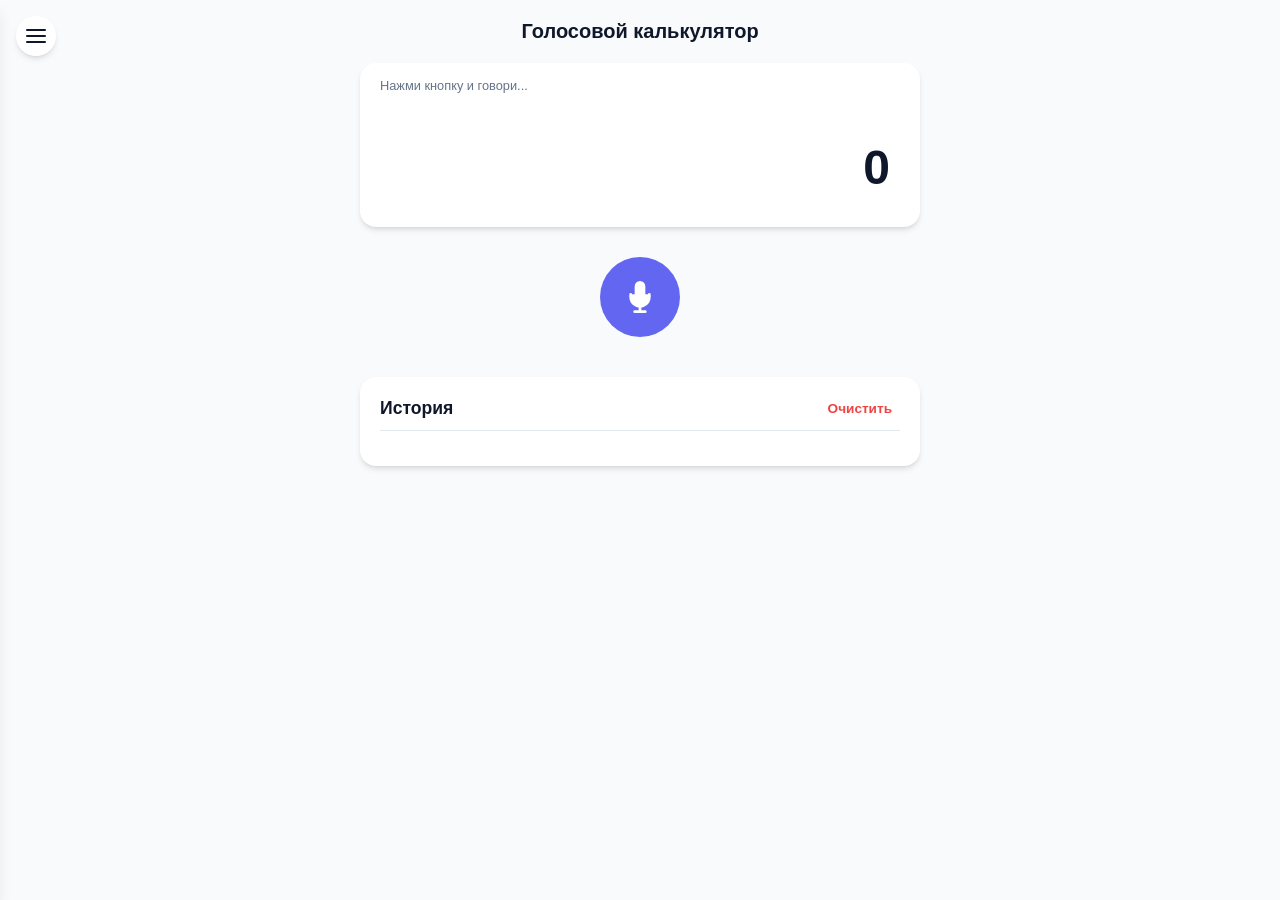
==== commit 2e6743d6: "Update UI to modern theme in single index.html file" ====
--- a/index.html
+++ b/index.html
@@ -1,148 +1,657 @@
-<!DOCTYPE html>
-<html lang="ru">
-<head>
-  <meta charset="UTF-8" />
-  <meta name="viewport" content="width=device-width, initial-scale=1.0, maximum-scale=1.0, user-scalable=no, viewport-fit=cover" />
-  <meta name="theme-color" content="#f0f2f5" />
-  <meta name="color-scheme" content="light dark" />
-  <meta http-equiv="Content-Security-Policy" content="default-src 'self'; connect-src 'self' https://fonts.googleapis.com https://fonts.gstatic.com; img-src 'self' data:; font-src https://fonts.gstatic.com; style-src 'self' 'unsafe-inline' https://fonts.googleapis.com; script-src 'self' 'unsafe-inline'; object-src 'none'; base-uri 'self'; form-action 'none'; frame-ancestors 'none';" />
-  <title>Голосовой калькулятор</title>
-  <link rel="icon" type="image/png" href="img/icon.png" />
+<!DOCTYPE html>
+<html lang="ru">
+<head>
+  <meta charset="UTF-8" />
+  <meta name="viewport" content="width=device-width, initial-scale=1.0, maximum-scale=1.0, user-scalable=no, viewport-fit=cover" />
+  <meta name="theme-color" content="#6366f1" />
+  <meta name="color-scheme" content="light dark" />
+  <meta name="description" content="Голосовой калькулятор с современным интерфейсом">
+  <!-- Content Security Policy adapted for single file usage -->
+  <meta http-equiv="Content-Security-Policy" content="default-src 'self'; connect-src 'self' https://fonts.googleapis.com https://fonts.gstatic.com; img-src 'self' data:; font-src https://fonts.gstatic.com; style-src 'self' 'unsafe-inline' https://fonts.googleapis.com; script-src 'self' 'unsafe-inline' 'unsafe-eval'; object-src 'none'; base-uri 'self'; form-action 'none'; frame-ancestors 'none';" />
+
+  <title>Голосовой калькулятор</title>
+  <link rel="icon" type="image/png" href="img/icon.png" />
   <link rel="preconnect" href="https://fonts.googleapis.com" />
   <link rel="preconnect" href="https://fonts.gstatic.com" crossorigin />
-  <link href="https://fonts.googleapis.com/css2?family=Inter:wght@400;600;800&display=swap" rel="stylesheet" />
-    <script src="js/theme-init.js"></script>
-    <link rel="stylesheet" href="css/app.css" />
-    <style>
-      .history-block {
-        margin-top: 18px;
-        padding-bottom: 28px;
-      }
-
-      .history-list {
-        max-height: 260px;
-        overflow-y: auto;
-        padding-bottom: 12px;
-      }
-
-      .btn.circle {
-        transition: transform 0.2s ease, box-shadow 0.2s ease;
-      }
-
-      .btn.circle.animate-press {
-        animation: pressPulse 450ms ease;
-        transform: translateY(-2px) scale(1.02);
-        box-shadow: 0 12px 28px rgba(0, 0, 0, 0.18);
-      }
-
-      @keyframes pressPulse {
-        0% {
-          box-shadow: 0 0 0 0 rgba(51, 129, 255, 0.45);
+  <link href="https://fonts.googleapis.com/css2?family=Inter:wght@400;500;600;700&display=swap" rel="stylesheet" />
+
+  <style>
+    :root {
+      --primary-color: #6366f1;
+      --primary-hover: #4f46e5;
+      --bg-color: #f8fafc;
+      --surface-color: #ffffff;
+      --text-color: #0f172a;
+      --text-secondary: #64748b;
+      --border-color: #e2e8f0;
+      --danger-color: #ef4444;
+      --shadow: 0 4px 6px -1px rgb(0 0 0 / 0.1), 0 2px 4px -2px rgb(0 0 0 / 0.1);
+      --shadow-lg: 0 10px 15px -3px rgb(0 0 0 / 0.1), 0 4px 6px -4px rgb(0 0 0 / 0.1);
+      --font-family: 'Inter', sans-serif;
+      --border-radius: 16px;
+      --transition: all 0.3s cubic-bezier(0.4, 0, 0.2, 1);
+    }
+
+    /* Dark Theme */
+    [data-theme="dark"] {
+      --primary-color: #818cf8;
+      --primary-hover: #6366f1;
+      --bg-color: #0f172a;
+      --surface-color: #1e293b;
+      --text-color: #f1f5f9;
+      --text-secondary: #94a3b8;
+      --border-color: #334155;
+      --shadow: 0 4px 6px -1px rgb(0 0 0 / 0.5);
+      --shadow-lg: 0 10px 15px -3px rgb(0 0 0 / 0.5);
+    }
+
+    /* Reset & Base */
+    * { box-sizing: border-box; -webkit-tap-highlight-color: transparent; }
+    body {
+      margin: 0;
+      font-family: var(--font-family);
+      background-color: var(--bg-color);
+      color: var(--text-color);
+      transition: background-color 0.3s ease, color 0.3s ease;
+      overflow-x: hidden;
+      min-height: 100vh;
+      display: flex;
+      flex-direction: column;
+    }
+
+    button {
+      font-family: inherit;
+      border: none;
+      background: none;
+      cursor: pointer;
+      color: inherit;
+      padding: 0;
+    }
+
+    /* Layout */
+    .header {
+      padding: 20px;
+      text-align: center;
+    }
+    .header h1 {
+      margin: 0;
+      font-size: 1.25rem;
+      font-weight: 700;
+    }
+
+    .container {
+      max-width: 600px;
+      margin: 0 auto;
+      padding: 0 20px 80px 20px; /* Bottom padding for fixed controls if any */
+      width: 100%;
+      flex-grow: 1;
+    }
+
+    /* Views */
+    .view {
+      display: none;
+      animation: fadeIn 0.3s ease;
+    }
+    .view.active { display: block; }
+
+    @keyframes fadeIn {
+      from { opacity: 0; transform: translateY(10px); }
+      to { opacity: 1; transform: translateY(0); }
+    }
+
+    /* Hamburger Button */
+    .menu-btn {
+      position: fixed;
+      top: 16px;
+      left: 16px;
+      z-index: 50;
+      width: 40px;
+      height: 40px;
+      border-radius: 50%;
+      background: var(--surface-color);
+      box-shadow: var(--shadow);
+      display: flex;
+      align-items: center;
+      justify-content: center;
+      font-size: 1.5rem;
+      transition: var(--transition);
+    }
+    .menu-btn:active { transform: scale(0.95); }
+
+    /* Drawer */
+    .drawer-overlay {
+      position: fixed;
+      inset: 0;
+      background: rgba(0,0,0,0.5);
+      z-index: 90;
+      opacity: 0;
+      pointer-events: none;
+      transition: opacity 0.3s ease;
+      backdrop-filter: blur(2px);
+    }
+    .drawer-overlay.open { opacity: 1; pointer-events: auto; }
+
+    .drawer {
+      position: fixed;
+      top: 0;
+      left: 0;
+      height: 100%;
+      width: 280px;
+      background: var(--surface-color);
+      z-index: 100;
+      transform: translateX(-100%);
+      transition: transform 0.3s cubic-bezier(0.4, 0, 0.2, 1);
+      padding: 20px;
+      display: flex;
+      flex-direction: column;
+      box-shadow: var(--shadow-lg);
+    }
+    .drawer.open { transform: translateX(0); }
+
+    .drawer-title {
+      font-size: 1.5rem;
+      font-weight: 800;
+      margin-bottom: 40px;
+      color: var(--primary-color);
+      padding-left: 12px;
+    }
+
+    .nav-btn {
+      display: flex;
+      align-items: center;
+      padding: 16px;
+      margin-bottom: 8px;
+      border-radius: 12px;
+      font-size: 1rem;
+      font-weight: 500;
+      transition: var(--transition);
+      color: var(--text-color);
+      text-align: left;
+    }
+    .nav-btn:hover, .nav-btn.active {
+      background-color: rgba(99, 102, 241, 0.1);
+      color: var(--primary-color);
+    }
+
+    /* Calculator Styles */
+    .display-area {
+      background: var(--surface-color);
+      border-radius: var(--border-radius);
+      padding: 30px;
+      margin-bottom: 30px;
+      box-shadow: var(--shadow);
+      text-align: right;
+      min-height: 150px;
+      display: flex;
+      flex-direction: column;
+      justify-content: center;
+      position: relative;
+    }
+
+    #status {
+        position: absolute;
+        top: 15px;
+        left: 20px;
+        font-size: 0.8rem;
+        color: var(--text-secondary);
+        font-weight: 500;
+    }
+
+    #expr {
+      font-size: 1.5rem;
+      color: var(--text-secondary);
+      margin-bottom: 10px;
+      min-height: 1.5em;
+      word-break: break-all;
+    }
+
+    #full {
+      font-size: 3rem;
+      font-weight: 700;
+      color: var(--text-color);
+      word-break: break-all;
+      line-height: 1.2;
+    }
+
+    .mic-container {
+      display: flex;
+      justify-content: center;
+      margin-bottom: 40px;
+    }
+
+    .mic-btn {
+      width: 80px;
+      height: 80px;
+      border-radius: 50%;
+      background: var(--primary-color);
+      color: white;
+      box-shadow: 0 0 0 0 rgba(99, 102, 241, 0.7);
+      display: flex;
+      align-items: center;
+      justify-content: center;
+      font-size: 1rem; /* Font size for text inside */
+      font-weight: 700;
+      transition: var(--transition);
+      position: relative;
+    }
+
+    /* Icon inside button */
+    .mic-icon {
+        width: 32px;
+        height: 32px;
+        fill: currentColor;
+    }
+
+    .mic-btn:active { transform: scale(0.95); }
+
+    .mic-btn.listening {
+      animation: pulse 1.5s infinite;
+      background-color: var(--danger-color);
+    }
+
+    @keyframes pulse {
+      0% { transform: scale(0.95); box-shadow: 0 0 0 0 rgba(239, 68, 68, 0.7); }
+      70% { transform: scale(1); box-shadow: 0 0 0 20px rgba(239, 68, 68, 0); }
+      100% { transform: scale(0.95); box-shadow: 0 0 0 0 rgba(239, 68, 68, 0); }
+    }
+
+    /* History */
+    .history-block {
+      background: var(--surface-color);
+      border-radius: var(--border-radius);
+      padding: 20px;
+      box-shadow: var(--shadow);
+    }
+
+    .history-header {
+        display: flex;
+        justify-content: space-between;
+        align-items: center;
+        margin-bottom: 15px;
+        padding-bottom: 10px;
+        border-bottom: 1px solid var(--border-color);
+    }
+
+    .history-title {
+      margin: 0;
+      font-size: 1.1rem;
+      font-weight: 600;
+    }
+
+    .history-clear {
+        font-size: 0.85rem;
+        color: var(--danger-color);
+        font-weight: 600;
+        padding: 4px 8px;
+        border-radius: 6px;
+        transition: background 0.2s;
+    }
+    .history-clear:hover { background: rgba(239, 68, 68, 0.1); }
+
+    .history-list {
+      list-style: none;
+      padding: 0;
+      margin: 0;
+      max-height: 200px;
+      overflow-y: auto;
+    }
+
+    .history-item {
+      padding: 12px 0;
+      border-bottom: 1px solid var(--border-color);
+      display: flex;
+      justify-content: space-between;
+      align-items: center;
+      animation: slideIn 0.3s ease;
+    }
+    .history-item:last-child { border-bottom: none; }
+
+    .h-expr { color: var(--text-secondary); font-size: 0.9rem; margin-right: 10px; }
+    .h-res { font-weight: 600; color: var(--text-color); }
+
+    @keyframes slideIn {
+        from { opacity: 0; transform: translateX(-10px); }
+        to { opacity: 1; transform: translateX(0); }
+    }
+
+    /* Settings */
+    .settings-card {
+      background: var(--surface-color);
+      border-radius: var(--border-radius);
+      padding: 20px;
+      box-shadow: var(--shadow);
+    }
+
+    .setting-row {
+        display: flex;
+        justify-content: space-between;
+        align-items: center;
+        margin-bottom: 10px;
+    }
+    .setting-label { font-weight: 500; }
+
+    .theme-switcher {
+        display: flex;
+        background: var(--bg-color);
+        padding: 4px;
+        border-radius: 12px;
+    }
+
+    .theme-btn {
+        padding: 8px 16px;
+        border-radius: 8px;
+        font-size: 0.9rem;
+        font-weight: 600;
+        color: var(--text-secondary);
+    }
+
+    .theme-btn.active {
+        background: var(--surface-color);
+        color: var(--primary-color);
+        box-shadow: 0 2px 4px rgba(0,0,0,0.1);
+    }
+
+    /* About */
+    .about-card {
+        background: var(--surface-color);
+        border-radius: var(--border-radius);
+        padding: 24px;
+        box-shadow: var(--shadow);
+        line-height: 1.6;
+    }
+    .about-card h2 { font-size: 1.2rem; margin-top: 0; }
+    .about-card h3 { font-size: 1rem; margin-top: 20px; color: var(--primary-color); }
+    .about-card ul { padding-left: 20px; }
+    .about-card li { margin-bottom: 8px; }
+
+    /* Scrollbar styling */
+    ::-webkit-scrollbar { width: 6px; }
+    ::-webkit-scrollbar-track { background: transparent; }
+    ::-webkit-scrollbar-thumb { background: var(--text-secondary); border-radius: 3px; opacity: 0.5; }
+
+  </style>
+</head>
+<body>
+
+  <!-- Navigation Drawer -->
+  <div class="drawer-overlay" id="overlay"></div>
+  <aside class="drawer" id="drawer">
+    <div class="drawer-title">Меню</div>
+    <button class="nav-btn active" onclick="app.navigate('calc')">
+        <span>Калькулятор</span>
+    </button>
+    <button class="nav-btn" onclick="app.navigate('settings')">
+        <span>Настройки</span>
+    </button>
+    <button class="nav-btn" onclick="app.navigate('about')">
+        <span>О приложении</span>
+    </button>
+  </aside>
+
+  <!-- Main Content -->
+  <button class="menu-btn" id="menuBtn" aria-label="Меню">
+    <svg width="24" height="24" viewBox="0 0 24 24" fill="none" stroke="currentColor" stroke-width="2" stroke-linecap="round" stroke-linejoin="round"><line x1="3" y1="12" x2="21" y2="12"></line><line x1="3" y1="6" x2="21" y2="6"></line><line x1="3" y1="18" x2="21" y2="18"></line></svg>
+  </button>
+
+  <div class="container">
+
+    <!-- Calculator View -->
+    <section id="view-calc" class="view active">
+      <div class="header">
+        <h1>Голосовой калькулятор</h1>
+      </div>
+
+      <div class="display-area">
+        <div id="status">Нажми кнопку и говори...</div>
+        <div id="expr"></div>
+        <div id="full">0</div>
+      </div>
+
+      <div class="mic-container">
+        <button id="btnListen" class="mic-btn" aria-label="Слушать">
+             <svg class="mic-icon" viewBox="0 0 24 24" fill="none" stroke="currentColor" stroke-width="2" stroke-linecap="round" stroke-linejoin="round"><path d="M12 1a3 3 0 0 0-3 3v8a3 3 0 0 0 6 0V4a3 3 0 0 0-3-3z"></path><path d="M19 10v2a7 7 0 0 1-14 0v-2"></path><line x1="12" y1="19" x2="12" y2="23"></line><line x1="8" y1="23" x2="16" y2="23"></line></svg>
+        </button>
+      </div>
+
+      <div class="history-block">
+        <div class="history-header">
+            <h2 class="history-title">История</h2>
+            <button id="btnClearHistory" class="history-clear">Очистить</button>
+        </div>
+        <ul id="historyList" class="history-list">
+            <!-- Items will be injected here -->
+        </ul>
+      </div>
+    </section>
+
+    <!-- Settings View -->
+    <section id="view-settings" class="view">
+      <div class="header"><h1>Настройки</h1></div>
+      <div class="settings-card">
+        <div class="setting-row">
+            <span class="setting-label">Тема оформления</span>
+            <div class="theme-switcher">
+                <button class="theme-btn" id="themeLight" onclick="app.setTheme('light')">Светлая</button>
+                <button class="theme-btn" id="themeDark" onclick="app.setTheme('dark')">Тёмная</button>
+            </div>
+        </div>
+      </div>
+    </section>
+
+    <!-- About View -->
+    <section id="view-about" class="view">
+      <div class="header"><h1>О приложении</h1></div>
+      <div class="about-card">
+        <article class="policy">
+            <h2>Политика конфиденциальности</h2>
+            <p style="color: var(--text-secondary); font-size: 0.9rem;">Обновлено: 5 октября 2025 г.</p>
+
+            <h3>1. Общие положения</h3>
+            <p>Мобильное приложение «Голосовой калькулятор» предназначено для голосовых вычислений. Данные обрабатываются локально.</p>
+
+            <h3>2. Сбор и использование данных</h3>
+            <ul>
+              <li>Мы не собираем персональные данные.</li>
+              <li>Голос обрабатывается локально (или через стандартные API устройства) и не сохраняется нами.</li>
+            </ul>
+
+            <h3>3. Разрешения</h3>
+            <p>Требуется доступ к микрофону для распознавания речи.</p>
+
+            <h3>4. Хранение</h3>
+            <p>История хранится только на вашем устройстве. Вы можете очистить её в любой момент.</p>
+
+            <h3>Контакты</h3>
+            <p>gameloft235@gmail.com</p>
+        </article>
+      </div>
+    </section>
+
+  </div>
+
+  <!-- Logic -->
+  <script>
+    // --- Math Logic ---
+    const Calculator = {
+        // Map Russian words to operators
+        replacements: {
+            'плюс': '+',
+            'минус': '-',
+            'умножить': '*',
+            'разделить': '/',
+            'делить': '/',
+            'на': '', // often used like "divide by" -> "разделить на"
+            'x': '*',
+            'х': '*', // cyrillic x
+            ',': '.',
+            'в степени': '**'
+        },
+
+        parse(speech) {
+            let expr = speech.toLowerCase();
+            for (const [key, val] of Object.entries(this.replacements)) {
+                expr = expr.split(key).join(val);
+            }
+            // Remove non-math chars allowed: digits, +, -, *, /, ., (, )
+            expr = expr.replace(/[^0-9+\-*/.()]/g, '');
+            return expr;
+        },
+
+        calculate(expr) {
+            try {
+                // Safe check: only math chars
+                if (!/^[\d+\-*/.()\s]*$/.test(expr)) return 'Error';
+                // Using Function as a safer eval
+                return new Function('return ' + expr)();
+            } catch (e) {
+                return 'Error';
+            }
         }
-        60% {
-          box-shadow: 0 0 0 14px rgba(51, 129, 255, 0);
+    };
+
+    // --- App Logic ---
+    const app = {
+        state: {
+            theme: 'light',
+            history: []
+        },
+
+        init() {
+            // Load Theme
+            const savedTheme = localStorage.getItem('theme') || 'light';
+            this.setTheme(savedTheme);
+
+            // Load History
+            const savedHistory = localStorage.getItem('history');
+            if (savedHistory) {
+                this.state.history = JSON.parse(savedHistory);
+                this.renderHistory();
+            }
+
+            // Listeners
+            document.getElementById('menuBtn').addEventListener('click', () => this.toggleDrawer(true));
+            document.getElementById('overlay').addEventListener('click', () => this.toggleDrawer(false));
+            document.getElementById('btnListen').addEventListener('click', () => this.startListening());
+            document.getElementById('btnClearHistory').addEventListener('click', () => this.clearHistory());
+
+            // Init Speech Recognition
+            if ('webkitSpeechRecognition' in window || 'SpeechRecognition' in window) {
+                 const SpeechRecognition = window.SpeechRecognition || window.webkitSpeechRecognition;
+                 this.recognition = new SpeechRecognition();
+                 this.recognition.lang = 'ru-RU';
+                 this.recognition.continuous = false;
+                 this.recognition.interimResults = false;
+
+                 this.recognition.onstart = () => {
+                     document.getElementById('btnListen').classList.add('listening');
+                     document.getElementById('status').innerText = "Слушаю...";
+                 };
+
+                 this.recognition.onend = () => {
+                     document.getElementById('btnListen').classList.remove('listening');
+                     document.getElementById('status').innerText = "Нажми кнопку и говори...";
+                 };
+
+                 this.recognition.onresult = (event) => {
+                     const transcript = event.results[0][0].transcript;
+                     this.processSpeech(transcript);
+                 };
+
+                 this.recognition.onerror = (event) => {
+                     document.getElementById('status').innerText = "Ошибка: " + event.error;
+                     document.getElementById('btnListen').classList.remove('listening');
+                 };
+            } else {
+                document.getElementById('status').innerText = "Ваш браузер не поддерживает распознавание речи.";
+                document.getElementById('btnListen').disabled = true;
+            }
+        },
+
+        toggleDrawer(open) {
+            const drawer = document.getElementById('drawer');
+            const overlay = document.getElementById('overlay');
+            if (open) {
+                drawer.classList.add('open');
+                overlay.classList.add('open');
+            } else {
+                drawer.classList.remove('open');
+                overlay.classList.remove('open');
+            }
+        },
+
+        navigate(viewId) {
+            // Hide all views
+            document.querySelectorAll('.view').forEach(el => el.classList.remove('active'));
+            // Show target view
+            document.getElementById('view-' + viewId).classList.add('active');
+
+            // Update Nav styling
+            document.querySelectorAll('.nav-btn').forEach(el => el.classList.remove('active'));
+            // Find the button that called this - simple hack or pass event
+            // We'll just re-highlight based on viewId
+            // (Assuming simple structure, we can query selector)
+            // Actually, for simplicity, let's just rely on click handlers.
+
+            this.toggleDrawer(false);
+        },
+
+        setTheme(theme) {
+            this.state.theme = theme;
+            document.documentElement.setAttribute('data-theme', theme);
+            localStorage.setItem('theme', theme);
+
+            // Update toggle buttons
+            document.getElementById('themeLight').classList.toggle('active', theme === 'light');
+            document.getElementById('themeDark').classList.toggle('active', theme === 'dark');
+        },
+
+        processSpeech(text) {
+            const expr = Calculator.parse(text);
+            const result = Calculator.calculate(expr);
+
+            document.getElementById('expr').innerText = text + ' =';
+
+            if (result === 'Error' || isNaN(result) || !isFinite(result)) {
+                 document.getElementById('full').innerText = "Ошибка";
+            } else {
+                 // Format result to avoid long decimals
+                 const formatted = parseFloat(result.toFixed(4));
+                 document.getElementById('full').innerText = formatted;
+                 this.addToHistory(text, formatted);
+            }
+        },
+
+        addToHistory(expression, result) {
+            this.state.history.unshift({ expr: expression, res: result });
+            if (this.state.history.length > 20) this.state.history.pop();
+            localStorage.setItem('history', JSON.stringify(this.state.history));
+            this.renderHistory();
+        },
+
+        clearHistory() {
+            this.state.history = [];
+            localStorage.removeItem('history');
+            this.renderHistory();
+        },
+
+        renderHistory() {
+            const list = document.getElementById('historyList');
+            list.innerHTML = this.state.history.map(item => `
+                <li class="history-item">
+                    <span class="h-expr">${item.expr}</span>
+                    <span class="h-res">= ${item.res}</span>
+                </li>
+            `).join('');
         }
-        100% {
-          box-shadow: 0 0 0 0 rgba(51, 129, 255, 0);
-        }
-      }
-    </style>
-</head>
-<body>
-  <div id="edge"></div>
-  <button id="btnMenu" class="hamb" aria-label="Меню">≡</button>
-
-  <aside id="drawer" class="drawer" aria-hidden="true">
-    <div class="drawer-title">Меню</div>
-    <button class="navbtn" data-view="calc">Калькулятор</button>
-    <button class="navbtn" data-view="settings">Настройки</button>
-    <button class="navbtn" data-view="about">О приложении</button>
-  </aside>
-  <div id="scrim" class="scrim"></div>
-
-  <main class="screen">
-    <div class="wrap">
-      <section id="view-calc" class="view active">
-        <div class="header">
-          <h1>Голосовой калькулятор</h1>
-          <p id="status"></p>
-        </div>
-        <div id="expr"></div>
-        <div id="full"></div>
-        <div class="center">
-          <button id="btnListen" class="btn circle"><span class="title" id="btnTitle">НАЖМИ</span></button>
-        </div>
-        <div class="spacer-12"></div>
-        <div class="history-block">
-          <h2 class="history-title">История вычислений</h2>
-          <ul id="historyList" class="history-list"></ul>
-          <button id="btnClearHistory" class="history-clear">Очистить</button>
-        </div>
-      </section>
-
-      <section id="view-settings" class="view">
-        <div class="header"><h1>Настройки</h1></div>
-        <div class="about-body">
-          <div class="field">
-            <span class="label">Тема</span>
-            <div id="themeToggle" class="theme-toggle" role="group" aria-label="Тема">
-              <button type="button" data-value="light">Светлая</button>
-              <button type="button" data-value="dark">Тёмная</button>
-            </div>
-          </div>
-        </div>
-      </section>
-
-      <section id="view-about" class="view">
-        <div class="header"><h1>О приложении</h1></div>
-        <div class="about-body">
-          <article class="policy">
-            <h2>Политика конфиденциальности приложения «Голосовой калькулятор»</h2>
-            <p><b>Дата последнего обновления:</b> 5 октября 2025 г.</p>
-            <h3>1. Общие положения</h3>
-            <p>Мобильное приложение «Голосовой калькулятор» предназначено для голосовых вычислений. Используя Приложение, пользователь соглашается с условиями настоящей Политики.</p>
-            <h3>2. Сбор и использование данных</h3>
-            <ul>
-              <li>Приложение не собирает и не хранит персональные данные пользователей.</li>
-              <li>Голосовые команды обрабатываются локально на устройстве исключительно для выполнения вычислений и не передаются на сторонние серверы.</li>
-            </ul>
-            <h3>3. Разрешения и доступы</h3>
-            <p>Приложение запрашивает доступ к микрофону для распознавания голосовых команд.</p>
-            <h3>4. Передача третьим лицам</h3>
-            <p>Персональные данные не продаются и не передаются третьим лицам. В приложении нет аналитики и рекламы.</p>
-            <h3>5. Хранение и защита данных</h3>
-            <p>История вычислений хранится локально и может быть удалена пользователем. Серверной части нет.</p>
-            <h3>6. Права пользователя</h3>
-            <ul>
-              <li>отключить доступ к микрофону в системных настройках;</li>
-              <li>очистить историю вычислений;</li>
-              <li>удалить Приложение.</li>
-            </ul>
-            <h3>7. Дети</h3>
-            <p>Приложение предназначено для широкой аудитории и не собирает данные детей.</p>
-            <h3>8. Изменения политики</h3>
-            <p>Дата последней редакции указывается в актуальной версии.</p>
-            <h3>9. Контакты</h3>
-            <p>Почта разработчика: <b>gameloft235@gmail.com</b>.</p>
-          </article>
-        </div>
-      </section>
-    </div>
-  </main>
-
-  <script src="cordova.js"></script>
-  <script src="js/safe-calc.js"></script>
-    <script src="js/app.js"></script>
-    <script>
-      const listenButton = document.getElementById('btnListen');
-
-      if (listenButton) {
-        listenButton.addEventListener('click', () => {
-          listenButton.classList.remove('animate-press');
-          void listenButton.offsetWidth;
-          listenButton.classList.add('animate-press');
-        });
-      }
-    </script>
+    };
+
+    // Start App
+    window.addEventListener('DOMContentLoaded', () => {
+        app.init();
+    });
+  </script>
+
+  <!-- Preserve cordova ref if needed, though harmless in browser -->
+  <!-- <script src="cordova.js"></script> -->
 </body>
 </html>
